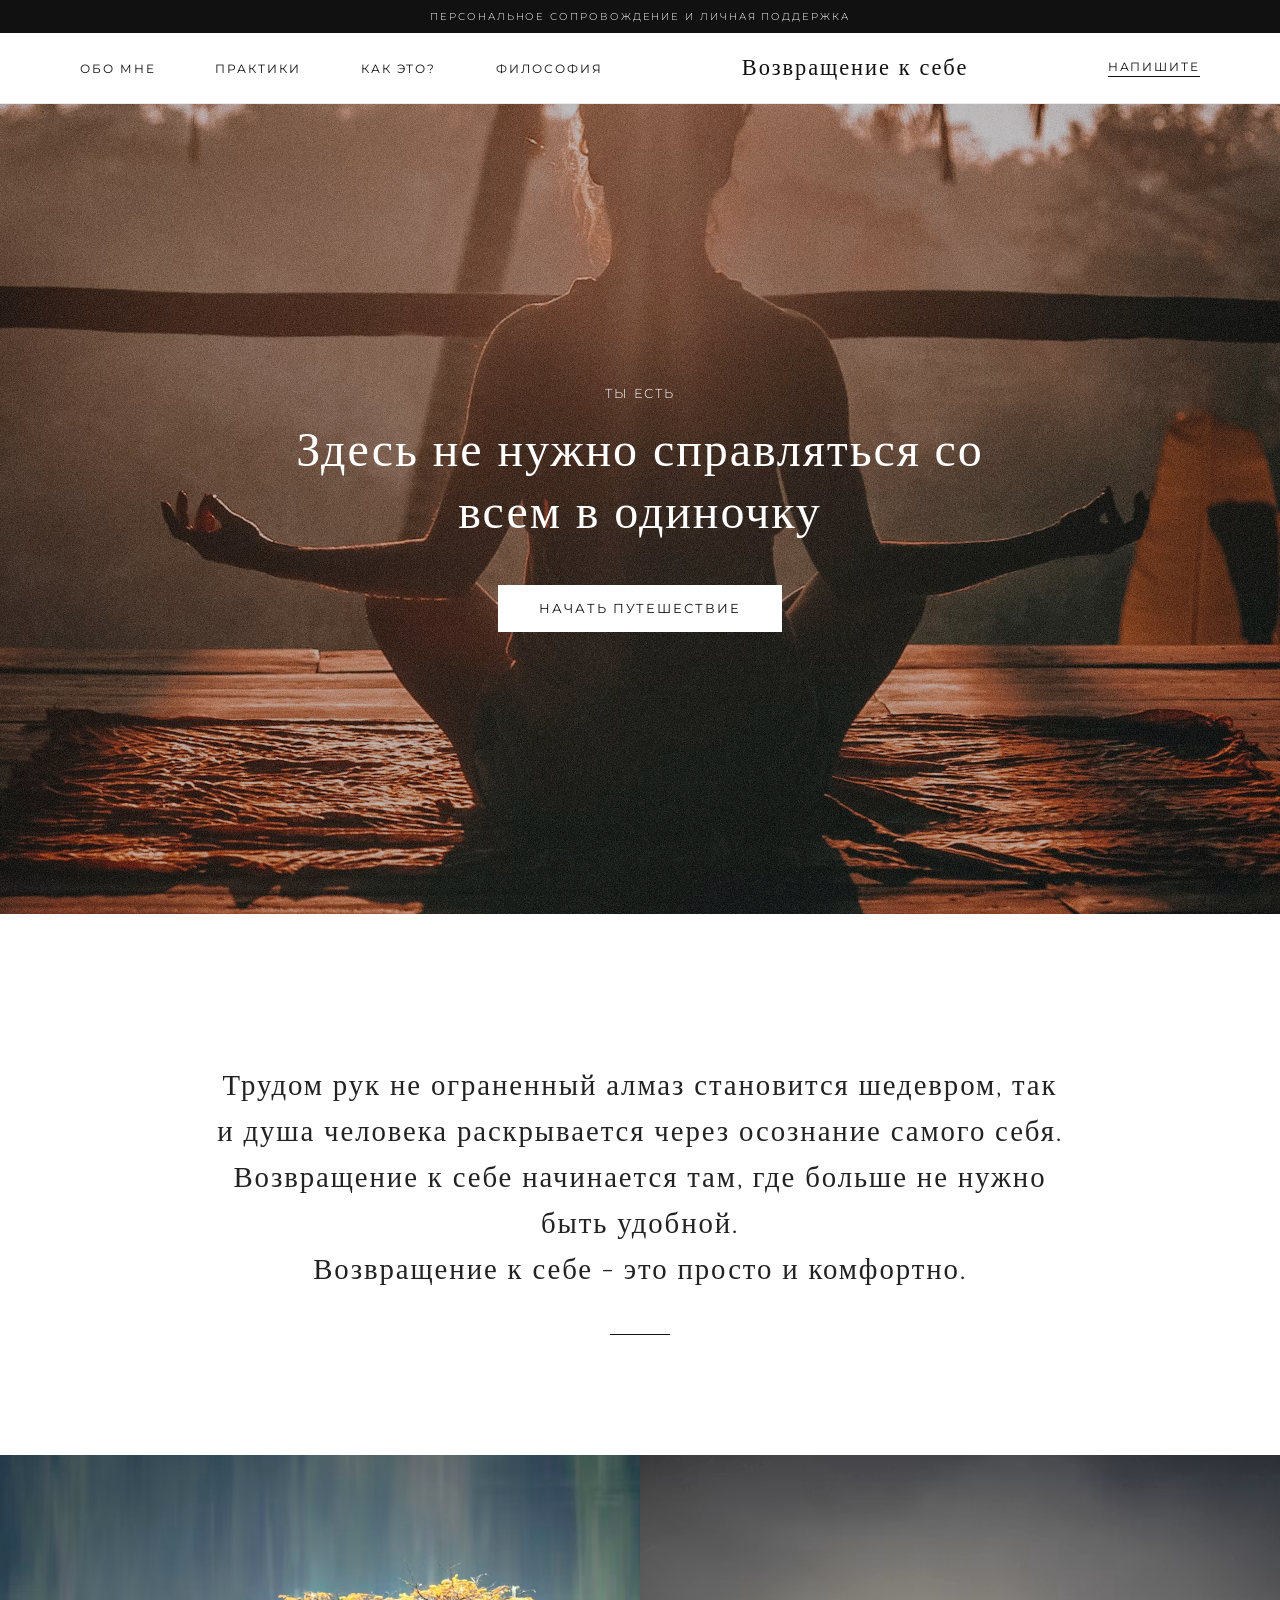
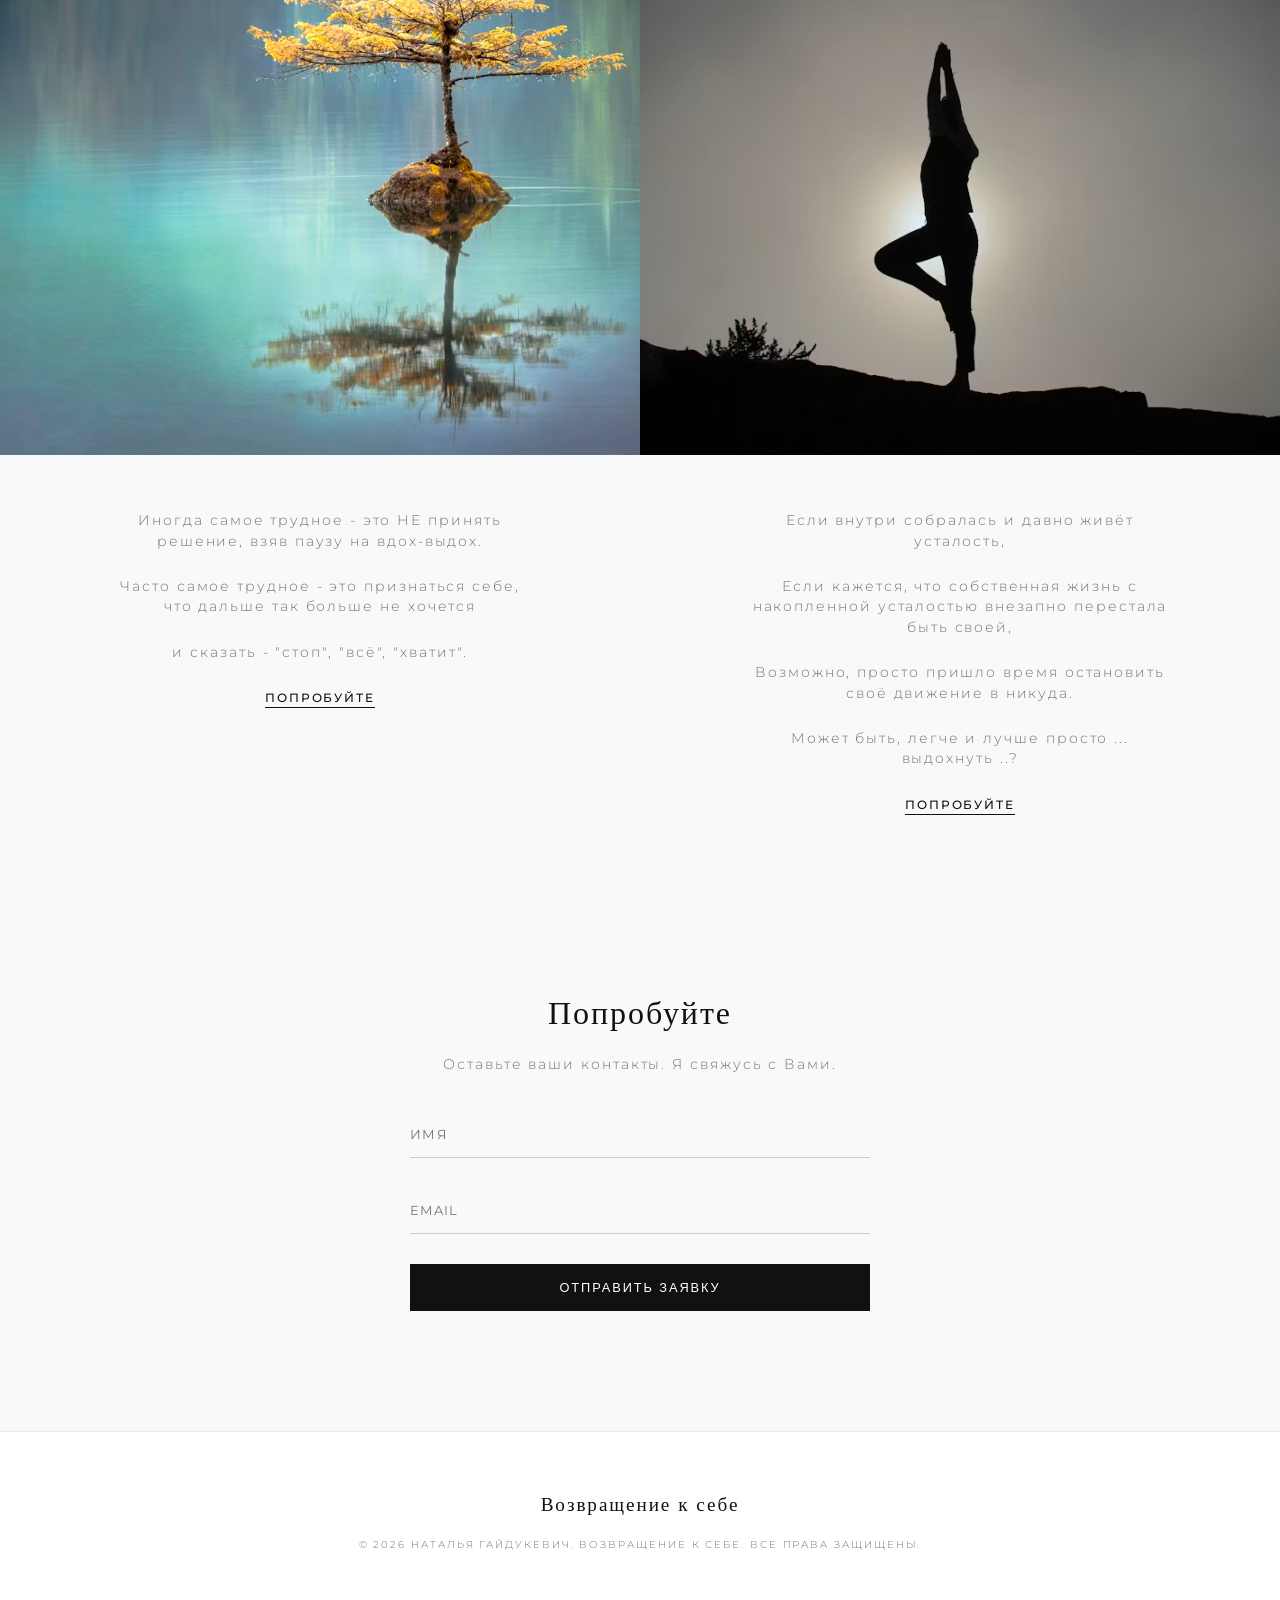
==== index.html @ 3455eb1f "Create index.html" ====
<!DOCTYPE html>
<html lang="ru">
<head>
    <meta name="description" content="Возвращение к себе. Gaidukevych Nataliia. Natalya's simple recipe for return to oneself that you'll keep coming back for. Наталья Гайдукевич" />
    <meta charset="UTF-8">
    <meta name="viewport" content="width=device-width, initial-scale=0.7">
    <title>Возвращение к себе — Путь твоей души</title>
    <link rel="preconnect" href="https://fonts.googleapis.com">
    <link rel="preconnect" href="https://fonts.gstatic.com" crossorigin>
    <link href="https://fonts.googleapis.com/css2?family=Cinzel:wght@400;500&family=Montserrat:wght@200;300;400;500&display=swap" rel="stylesheet">
    <link rel="stylesheet" href="style.css">
    
    <!-- Встроенные стили для правильного позиционирования нового меню -->
    <style>
        .nav-container {
            display: flex;
            justify-content: space-between;
            align-items: center;
            width: 100%;
            max-width: 1200px;
            margin: 0 auto;
            padding: 0 20px;
        }
        .nav-links {
            display: flex;
            gap: 20px; /* Отступы между ссылками */
            align-items: center;
        }
    </style>
</head>
<body>
    <div class="top-banner"><p>ПЕРСОНАЛЬНОЕ СОПРОВОЖДЕНИЕ И ЛИЧНАЯ ПОДДЕРЖКА</p></div>
    
    <nav class="navbar">
        <div class="nav-container">
            <!-- Все ссылки теперь собраны здесь, слева от логотипа -->
            <div class="nav-links">
                <a href="about.html">Обо мне</a>
                <a href="practices.html">Практики</a>
                <a href="how.html">КАК ЭТО?</a>
                <a href="philosofy.html">Философия</a>
            </div>
            
            <!-- Логотип по центру -->
            <a href="#" class="logo">Возвращение к себе</a>
            
            <!-- Кнопка действия осталась справа для баланса -->
            <div class="nav-links">
                <a href="https://wa.me/905313521971" target="_blank" class="nav-cta">Напишите</a>
            </div>
        </div>
    </nav>

    <header class="hero">
        <div class="hero-overlay"></div>
        <div class="hero-content">
            <p class="subtitle">ТЫ ЕСТЬ</p>
            <h1>Здесь не нужно справляться со всем в одиночку </h1>
            <a href="https://wa.me/905313521971" class="btn-luxury">Начать путешествие</a>
        </div>
    </header>

    <section class="philosophy-section" id="philosophy">
        <div class="container-luxury">
            <p class="section-tag">   </p>
            <h2>Трудом рук не ограненный алмаз становится шедевром, 
так и душа человека раскрывается 
через осознание самого себя. </h2>
            <h2>Возвращение к себе начинается там, 
где больше не нужно быть удобной. </h2>
            <h2>Возвращение к себе - это просто и комфортно. </h2>
            <div class="line-separator"></div>
        </div>
    </section>

    <section class="grid-section" id="practices">
        <div class="luxury-grid">
            <div class="grid-item">
                <div class="item-image img-one"></div>
                <div class="item-info">
                    <h3> </h3>
                    <p>Иногда самое трудное - это НЕ принять решение, взяв паузу на вдох-выдох.</p> 
                    <p>Часто самое трудное - это признаться себе, что дальше так больше не хочется</p> 
                    <p>и сказать - "стоп", "всё", "хватит".</p>
                    <a href="https://wa.me/905313521971" target="_blank" class="link-explore">ПОПРОБУЙТЕ</a>
                </div>
            </div>
            <div class="grid-item">
                <div class="item-image img-two"></div>
                <div class="item-info">
                    <h3>   </h3>
                    <p>Если внутри собралась и давно живёт усталость,</p>
                    <p>Если кажется, что собственная жизнь с накопленной усталостью внезапно перестала быть своей,</p>
                    <p>Возможно, просто пришло время остановить своё движение в никуда. </p>
                    <p>Может быть, легче и лучше просто ... выдохнуть ..?</p>
                    <a href="https://wa.me/905313521971" target="_blank" class="link-explore">ПОПРОБУЙТЕ</a>
                </div>
            </div>
        </div>
    </section>

    <section class="contact-section" id="contact">
        <div class="form-container">
            <h2>Попробуйте</h2>
            <p>Оставьте ваши контакты. Я свяжусь с Вами.</p>
            <form id="luxuryForm">
                <input type="text" placeholder="ИМЯ" required>
                <input type="email" placeholder="EMAIL" required>
                <button type="submit" class="btn-submit">ОТПРАВИТЬ ЗАЯВКУ</button>
            </form>
            <div id="formSuccess" class="success-message">Ваша заявка принята. Благодарю за доверие.</div>
        </div>
    </section>

    <footer>
        <div class="footer-container">
            <div class="footer-logo">Возвращение к себе</div>
            <p class="footer-copy">&copy; 2026 НАТАЛЬЯ ГАЙДУКЕВИЧ. ВОЗВРАЩЕНИЕ К СЕБЕ. ВСЕ ПРАВА ЗАЩИЩЕНЫ.</p>
        </div>
    </footer>

    <script src="script.js"></script>
</body>
</html>
---- style.css ----
:root {
    --white: #ffffff;
    --black: #111111;
    --dark-grey: #222222;
    --light-grey: #f9f9f9;
    --accent-grey: #757575;
    --font-serif: 'Cinzel', Georgia, serif;
    --font-sans: 'Montserrat', sans-serif;
}
* { margin: 0; padding: 0; box-sizing: border-box; }
html { scroll-behavior: smooth; }
body { background-color: var(--white); color: var(--black); font-family: var(--font-sans); letter-spacing: 0.12em; -webkit-font-smoothing: antialiased; }
.top-banner { background-color: var(--black); color: var(--white); text-align: center; padding: 10px 0; font-size: 0.65rem; font-weight: 300; }
.navbar { background-color: var(--white); border-bottom: 1px solid #eaeaea; position: sticky; top: 0; z-index: 1000; padding: 20px 0; }
.nav-container { width: 90%; max-width: 1400px; margin: 0 auto; display: flex; justify-content: space-between; align-items: center; }
.logo { font-family: var(--font-serif); font-size: 1.4rem; color: var(--black); text-decoration: none; font-weight: 500; }
.nav-links a { color: var(--black); text-decoration: none; font-size: 0.75rem; margin: 0 20px; text-transform: uppercase; font-weight: 400; transition: color 0.3s; }
.nav-links a:hover { color: var(--accent-grey); }
.nav-links .nav-cta { border-bottom: 1px solid var(--black); padding-bottom: 2px; }
.hero { position: relative; height: 90vh; background: url('photo-3.avif') center/cover no-repeat; display: flex; align-items: center; justify-content: center; text-align: center; color: var(--white); }
.hero-overlay { position: absolute; top: 0; left: 0; width: 100%; height: 100%; background-color: rgba(0, 0, 0, 0.25); }
.hero-content { position: relative; z-index: 1; max-width: 800px; padding: 0 20px; }
.hero-content .subtitle { font-size: 0.8rem; margin-bottom: 20px; font-weight: 300; }
.hero-content h1 { font-family: var(--font-serif); font-size: 3rem; font-weight: 400; margin-bottom: 40px; line-height: 1.3; }
.btn-luxury { display: inline-block; padding: 15px 40px; background-color: var(--white); color: var(--black); text-decoration: none; font-size: 0.8rem; text-transform: uppercase; border: 1px solid var(--white); transition: all 0.4s ease; }
.btn-luxury:hover { background-color: transparent; color: var(--white); }
.philosophy-section { padding: 120px 0; text-align: center; background-color: var(--white); }
.container-luxury { max-width: 900px; margin: 0 auto; padding: 0 20px; }
.section-tag { font-size: 0.75rem; color: var(--accent-grey); margin-bottom: 30px; }
.philosophy-section h2 { font-family: var(--font-serif); font-size: 1.8rem; font-weight: 400; line-height: 1.6; color: var(--dark-grey); }
.line-separator { width: 60px; height: 1px; background-color: var(--black); margin: 40px auto 0; }
.luxury-grid { display: flex; width: 100%; }
.grid-item { flex: 1; background-color: var(--light-grey); text-align: center; padding-bottom: 60px; }
.item-image { height: 600px; background-size: cover; background-position: center; transition: transform 0.8s cubic-bezier(0.25, 1, 0.5, 1); }
.grid-item:hover .item-image { transform: scale(1.02); }
.img-one { background-image: url('photo-2.avif'); }
.img-two { background-image: url('photo-1.avif'); }
.item-info { padding: 40px 40px 0; max-width: 500px; margin: 0 auto; }
.item-info h3 { font-family: var(--font-serif); font-size: 1.4rem; font-weight: 400; margin-bottom: 15px; }
.item-info p { font-size: 0.85rem; color: var(--accent-grey); font-weight: 300; margin-bottom: 25px; line-height: 1.5; }
.link-explore { font-size: 0.75rem; color: var(--black); text-decoration: none; border-bottom: 1px solid var(--black); padding-bottom: 2px; font-weight: 500; }
.contact-section { padding: 120px 0; background-color: var(--light-grey); text-align: center; }
.form-container { max-width: 500px; margin: 0 auto; padding: 0 20px; }
.contact-section h2 { font-family: var(--font-serif); font-size: 2rem; font-weight: 400; margin-bottom: 20px; }
.contact-section p { font-size: 0.85rem; color: var(--accent-grey); margin-bottom: 40px; font-weight: 300; }
#luxuryForm input { width: 100%; padding: 15px 0; background: transparent; border: none; border-bottom: 1px solid #cccccc; margin-bottom: 30px; font-family: var(--font-sans); font-size: 0.8rem; letter-spacing: 0.1em; outline: none; transition: border-color 0.3s; }
#luxuryForm input:focus { border-bottom: 1px solid var(--black); }
.btn-submit { width: 100%; padding: 15px 0; background-color: var(--black); color: var(--white); border: 1px solid var(--black); font-size: 0.8rem; letter-spacing: 0.15em; cursor: pointer; transition: background-color 0.3s; }
.btn-submit:hover { background-color: #333333; }
.success-message { display: none; margin-top: 20px; font-size: 0.85rem; color: #4f46e5; font-weight: 400; }
footer { background-color: var(--white); padding: 60px 0; text-align: center; border-top: 1px solid #eaeaea; }
.footer-logo { font-family: var(--font-serif); font-size: 1.2rem; margin-bottom: 20px; }
.footer-copy { font-size: 0.65rem; color: var(--accent-grey); font-weight: 300; }
@media (max-width: 768px) { .nav-links { display: none; } .hero h1 { font-size: 2rem; } .luxury-grid { flex-direction: column; } .item-image { height: 400px; } }
}
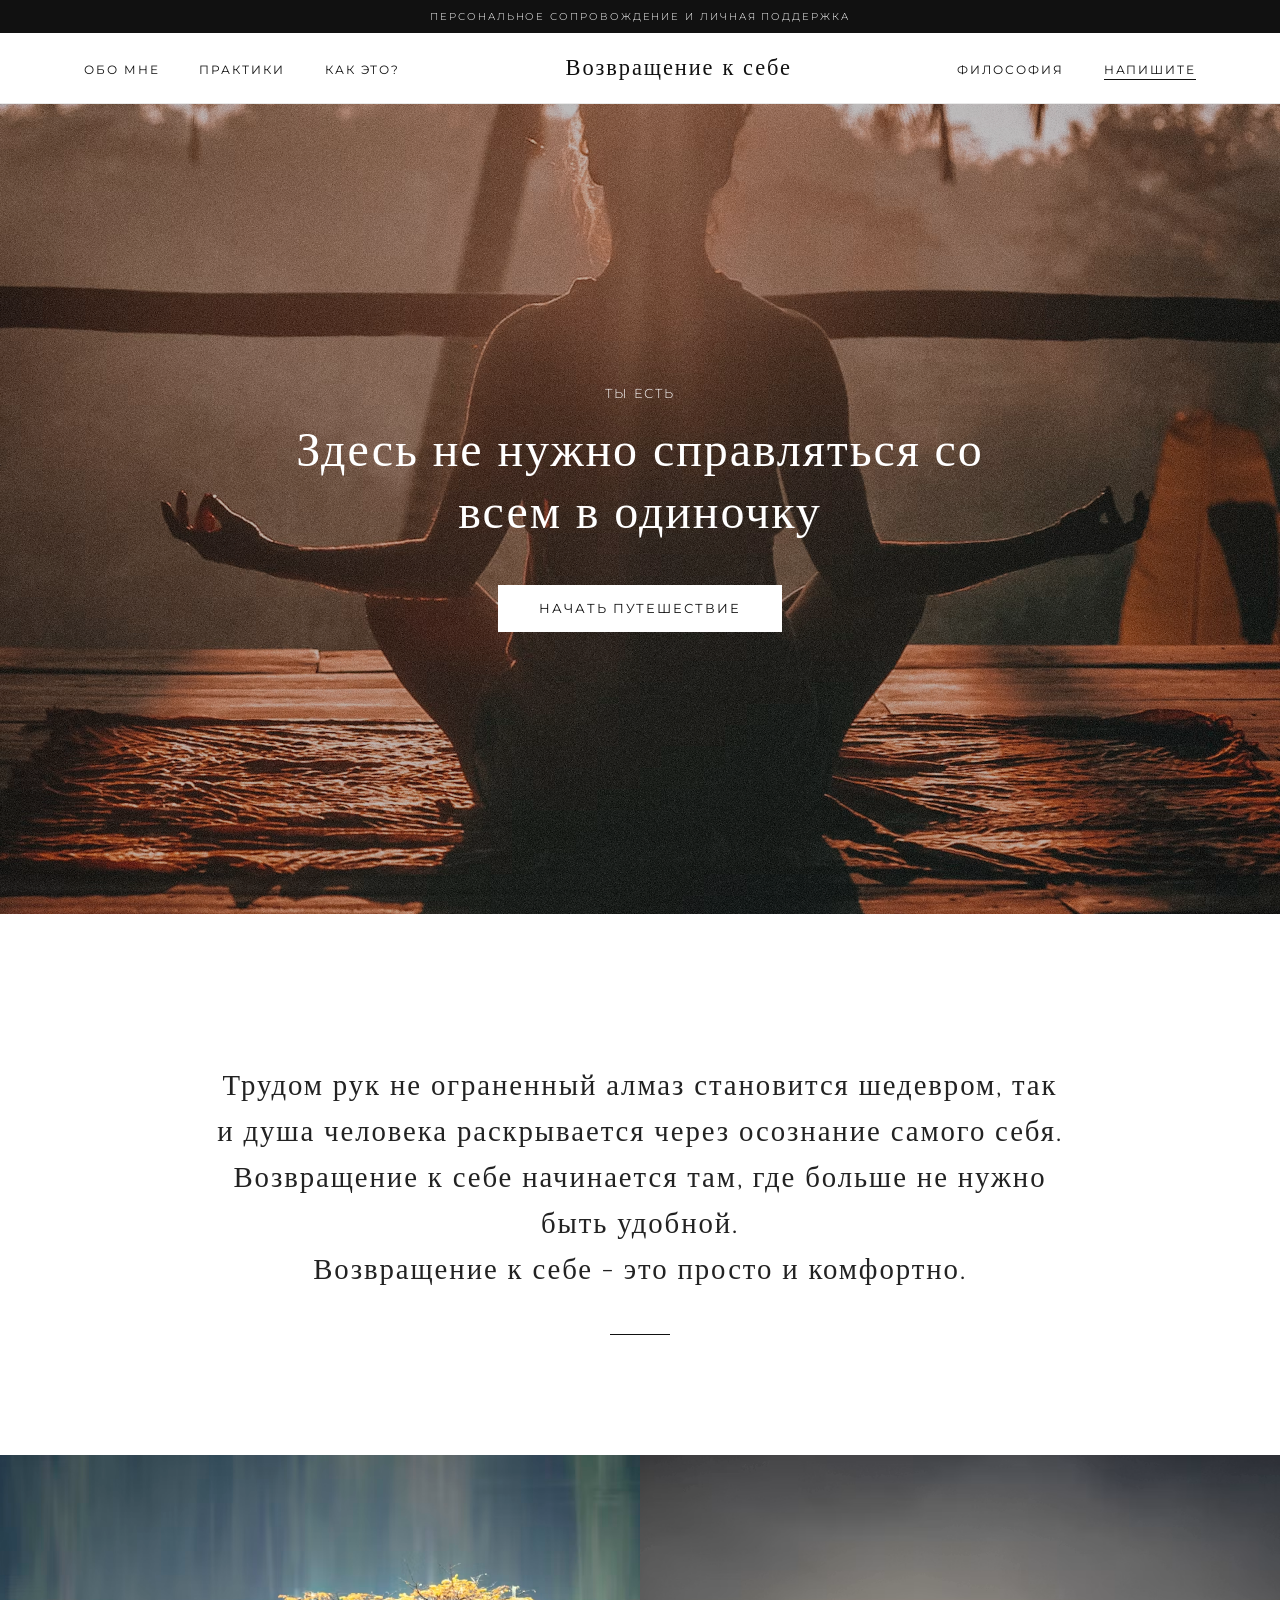
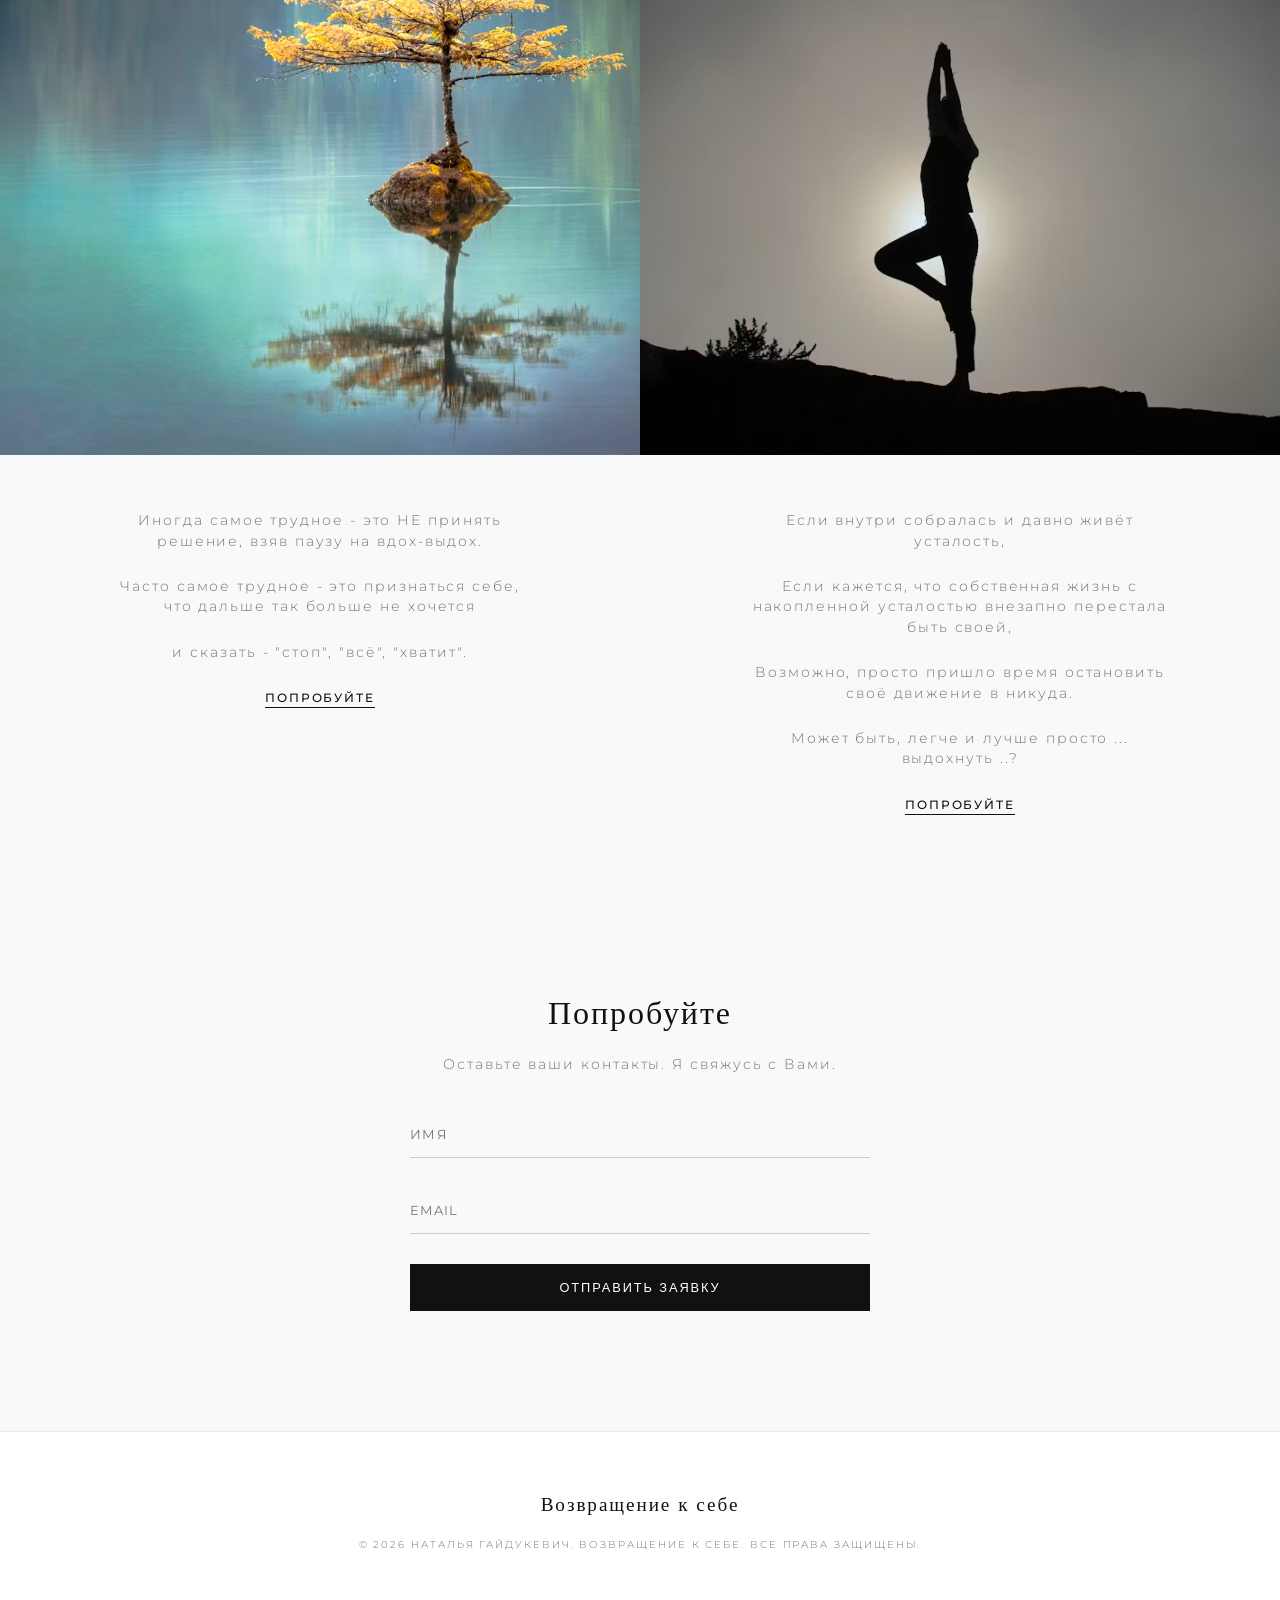
==== commit 8ef264ec: "Rename index1.html to index.html" ====
--- a/index.html
+++ b/index.html
@@ -1,125 +1,89 @@
-
-<!DOCTYPE html>
-<html lang="ru">
-<head>
-    <meta name="description" content="Возвращение к себе. Gaidukevych Nataliia. Natalya's simple recipe for return to oneself that you'll keep coming back for. Наталья Гайдукевич" />
-    <meta charset="UTF-8">
-    <meta name="viewport" content="width=device-width, initial-scale=0.7">
-    <title>Возвращение к себе — Путь твоей души</title>
-    <link rel="preconnect" href="https://fonts.googleapis.com">
-    <link rel="preconnect" href="https://fonts.gstatic.com" crossorigin>
-    <link href="https://fonts.googleapis.com/css2?family=Cinzel:wght@400;500&family=Montserrat:wght@200;300;400;500&display=swap" rel="stylesheet">
-    <link rel="stylesheet" href="style.css">
-    
-    <!-- Встроенные стили для правильного позиционирования нового меню -->
-    <style>
-        .nav-container {
-            display: flex;
-            justify-content: space-between;
-            align-items: center;
-            width: 100%;
-            max-width: 1200px;
-            margin: 0 auto;
-            padding: 0 20px;
-        }
-        .nav-links {
-            display: flex;
-            gap: 20px; /* Отступы между ссылками */
-            align-items: center;
-        }
-    </style>
-</head>
-<body>
-    <div class="top-banner"><p>ПЕРСОНАЛЬНОЕ СОПРОВОЖДЕНИЕ И ЛИЧНАЯ ПОДДЕРЖКА</p></div>
-    
-    <nav class="navbar">
-        <div class="nav-container">
-            <!-- Все ссылки теперь собраны здесь, слева от логотипа -->
-            <div class="nav-links">
-                <a href="about.html">Обо мне</a>
-                <a href="practices.html">Практики</a>
-                <a href="how.html">КАК ЭТО?</a>
-                <a href="philosofy.html">Философия</a>
-            </div>
-            
-            <!-- Логотип по центру -->
-            <a href="#" class="logo">Возвращение к себе</a>
-            
-            <!-- Кнопка действия осталась справа для баланса -->
-            <div class="nav-links">
-                <a href="https://wa.me/905313521971" target="_blank" class="nav-cta">Напишите</a>
-            </div>
-        </div>
-    </nav>
-
-    <header class="hero">
-        <div class="hero-overlay"></div>
-        <div class="hero-content">
-            <p class="subtitle">ТЫ ЕСТЬ</p>
-            <h1>Здесь не нужно справляться со всем в одиночку </h1>
-            <a href="https://wa.me/905313521971" class="btn-luxury">Начать путешествие</a>
-        </div>
-    </header>
-
-    <section class="philosophy-section" id="philosophy">
-        <div class="container-luxury">
-            <p class="section-tag">   </p>
-            <h2>Трудом рук не ограненный алмаз становится шедевром, 
-так и душа человека раскрывается 
-через осознание самого себя. </h2>
-            <h2>Возвращение к себе начинается там, 
-где больше не нужно быть удобной. </h2>
-            <h2>Возвращение к себе - это просто и комфортно. </h2>
-            <div class="line-separator"></div>
-        </div>
-    </section>
-
-    <section class="grid-section" id="practices">
-        <div class="luxury-grid">
-            <div class="grid-item">
-                <div class="item-image img-one"></div>
-                <div class="item-info">
-                    <h3> </h3>
-                    <p>Иногда самое трудное - это НЕ принять решение, взяв паузу на вдох-выдох.</p> 
-                    <p>Часто самое трудное - это признаться себе, что дальше так больше не хочется</p> 
-                    <p>и сказать - "стоп", "всё", "хватит".</p>
-                    <a href="https://wa.me/905313521971" target="_blank" class="link-explore">ПОПРОБУЙТЕ</a>
-                </div>
-            </div>
-            <div class="grid-item">
-                <div class="item-image img-two"></div>
-                <div class="item-info">
-                    <h3>   </h3>
-                    <p>Если внутри собралась и давно живёт усталость,</p>
-                    <p>Если кажется, что собственная жизнь с накопленной усталостью внезапно перестала быть своей,</p>
-                    <p>Возможно, просто пришло время остановить своё движение в никуда. </p>
-                    <p>Может быть, легче и лучше просто ... выдохнуть ..?</p>
-                    <a href="https://wa.me/905313521971" target="_blank" class="link-explore">ПОПРОБУЙТЕ</a>
-                </div>
-            </div>
-        </div>
-    </section>
-
-    <section class="contact-section" id="contact">
-        <div class="form-container">
-            <h2>Попробуйте</h2>
-            <p>Оставьте ваши контакты. Я свяжусь с Вами.</p>
-            <form id="luxuryForm">
-                <input type="text" placeholder="ИМЯ" required>
-                <input type="email" placeholder="EMAIL" required>
-                <button type="submit" class="btn-submit">ОТПРАВИТЬ ЗАЯВКУ</button>
-            </form>
-            <div id="formSuccess" class="success-message">Ваша заявка принята. Благодарю за доверие.</div>
-        </div>
-    </section>
-
-    <footer>
-        <div class="footer-container">
-            <div class="footer-logo">Возвращение к себе</div>
-            <p class="footer-copy">&copy; 2026 НАТАЛЬЯ ГАЙДУКЕВИЧ. ВОЗВРАЩЕНИЕ К СЕБЕ. ВСЕ ПРАВА ЗАЩИЩЕНЫ.</p>
-        </div>
-    </footer>
-
-    <script src="script.js"></script>
-</body>
-</html>
+<!DOCTYPE html>
+<html lang="ru">
+<head>
+    <meta name="description" content="Возвращение к себе. Gaidukevych Nataliia. Natalya's simple recipe for return to oneself that you'll keep coming back for. Наталья Гайдукевич" />
+    <meta charset="UTF-8">
+    <meta name="viewport" content="width=device-width, initial-scale=0.7">
+    <title>Возвращение к себе — Путь твоей души</title>
+    <link rel="preconnect" href="https://fonts.googleapis.com">
+    <link rel="preconnect" href="https://fonts.gstatic.com" crossorigin>
+    <link href="https://fonts.googleapis.com/css2?family=Cinzel:wght@400;500&family=Montserrat:wght@200;300;400;500&display=swap" rel="stylesheet">
+    <link rel="stylesheet" href="style.css">
+</head>
+<body>
+    <div class="top-banner"><p>ПЕРСОНАЛЬНОЕ СОПРОВОЖДЕНИЕ И ЛИЧНАЯ ПОДДЕРЖКА</p></div>
+    <nav class="navbar">
+        <div class="nav-container">
+            <div class="nav-links"><a href="about.html">Обо мне</a><a href="practices.html">Практики</a><a href="how.html">КАК ЭТО?</a></div>
+            <a href="#" class="logo">Возвращение к себе</a>
+            <div class="nav-links"><a href="philosofy.html">Философия</a><a href="https://wa.me/905313521971" target="_blank" class="nav-cta">Напишите</a></div>
+    </nav>
+    <header class="hero">
+        <div class="hero-overlay"></div>
+        <div class="hero-content">
+            <p class="subtitle">ТЫ ЕСТЬ</p>
+            <h1>Здесь не нужно справляться со всем в одиночку </h1>
+            <a href="https://wa.me/905313521971" class="btn-luxury">Начать путешествие</a>
+        </div>
+    </header>
+    <section class="philosophy-section" id="philosophy">
+        <div class="container-luxury">
+            <p class="section-tag">   </p>
+            <h2>Трудом рук не ограненный алмаз становится шедевром, 
+так и душа человека раскрывается 
+через осознание самого себя. </h2>
+ <h2>Возвращение к себе начинается там, 
+где больше не нужно быть удобной. </h2>
+ <h2>Возвращение к себе - это просто и комфортно. 
+</h2>
+            <div class="line-separator"></div>
+        </div>
+    </section>
+    <section class="grid-section" id="practices">
+        <div class="luxury-grid">
+            <div class="grid-item">
+                <div class="item-image img-one"></div>
+                <div class="item-info">
+                    <h3> </h3>
+                    <p>Иногда самое трудное - это НЕ принять решение, взяв паузу на вдох-выдох.</p> 
+                    <p>Часто самое трудное - это признаться себе, что дальше так больше не хочется</p> 
+                    <p>и сказать - "стоп", "всё", "хватит".</p>
+                    <a href="https://wa.me/905313521971" target="_blank" class="link-explore">ПОПРОБУЙТЕ</a>
+                </div>
+            </div>
+            <div class="grid-item">
+                <div class="item-image img-two"></div>
+                <div class="item-info">
+                    <h3>   </h3>
+                    <p>Если внутри собралась и давно живёт усталость,</p>
+<p>Если кажется, что собственная жизнь с накопленной усталостью внезапно перестала быть своей,</p>
+ <p>Возможно, просто пришло время остановить своё движение в никуда. </p>
+<p>Может быть, легче и лучше просто ... выдохнуть ..?</p>
+
+                    <a href="https://wa.me/905313521971" target="_blank" class="link-explore">ПОПРОБУЙТЕ</a>
+                </div>
+            </div>
+        </div>
+    </section>
+    <section class="contact-section" id="contact">
+        <div class="form-container">
+            <h2>Попробуйте</h2>
+            <p>Оставьте ваши контакты. Я свяжусь с Вами.</p>
+            <form id="luxuryForm">
+                <input type="text" placeholder="ИМЯ" required>
+                <input type="email" placeholder="EMAIL" required>
+                <button type="submit" class="btn-submit">ОТПРАВИТЬ ЗАЯВКУ</button>
+            </form>
+            <div id="formSuccess" class="success-message">Ваша заявка принята. Благодарю за доверие.</div>
+        </div>
+    </section>
+    <footer>
+        <div class="footer-container">
+            <div class="footer-logo">Возвращение к себе</div>
+            <p class="footer-copy">&copy; 2026 НАТАЛЬЯ ГАЙДУКЕВИЧ. ВОЗВРАЩЕНИЕ К СЕБЕ. ВСЕ ПРАВА ЗАЩИЩЕНЫ.</p>
+        </div>
+    </footer>
+    <script src="script.js"></script>
+</body>
+</html>
+</html>
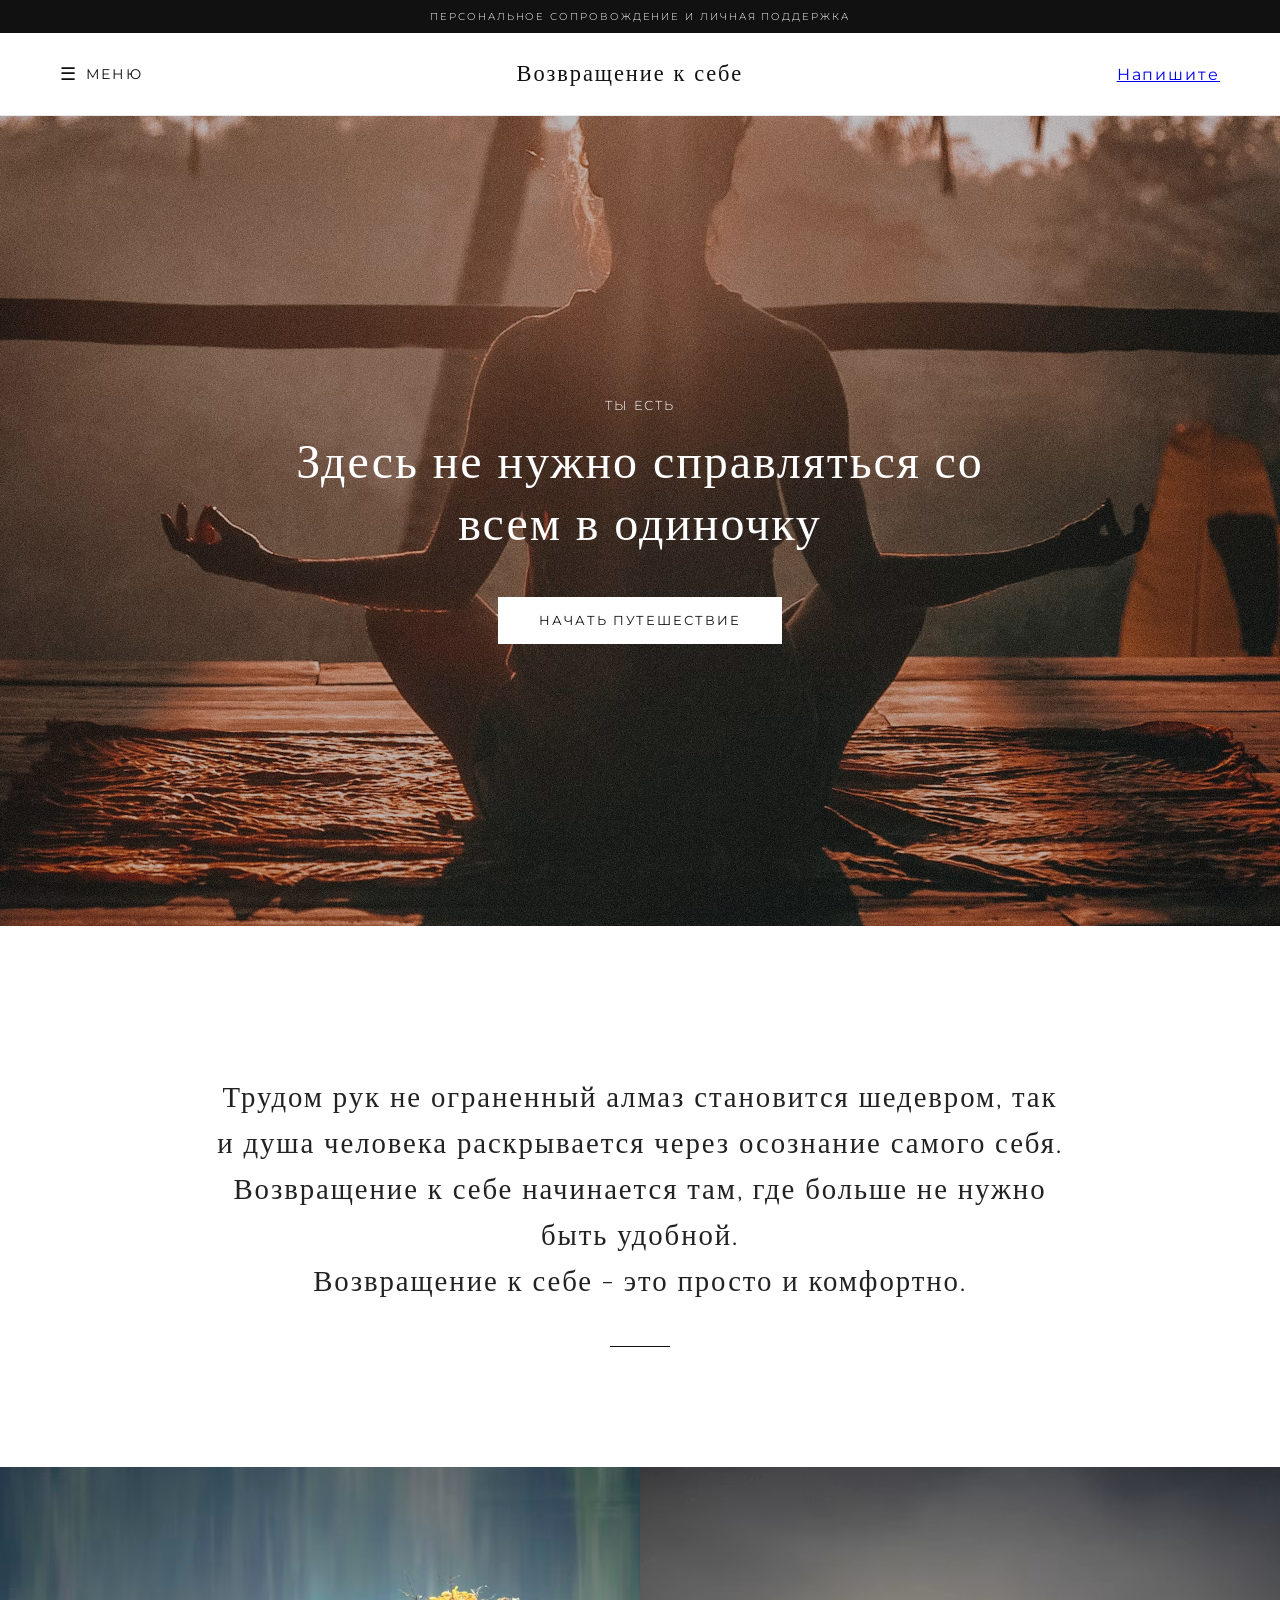
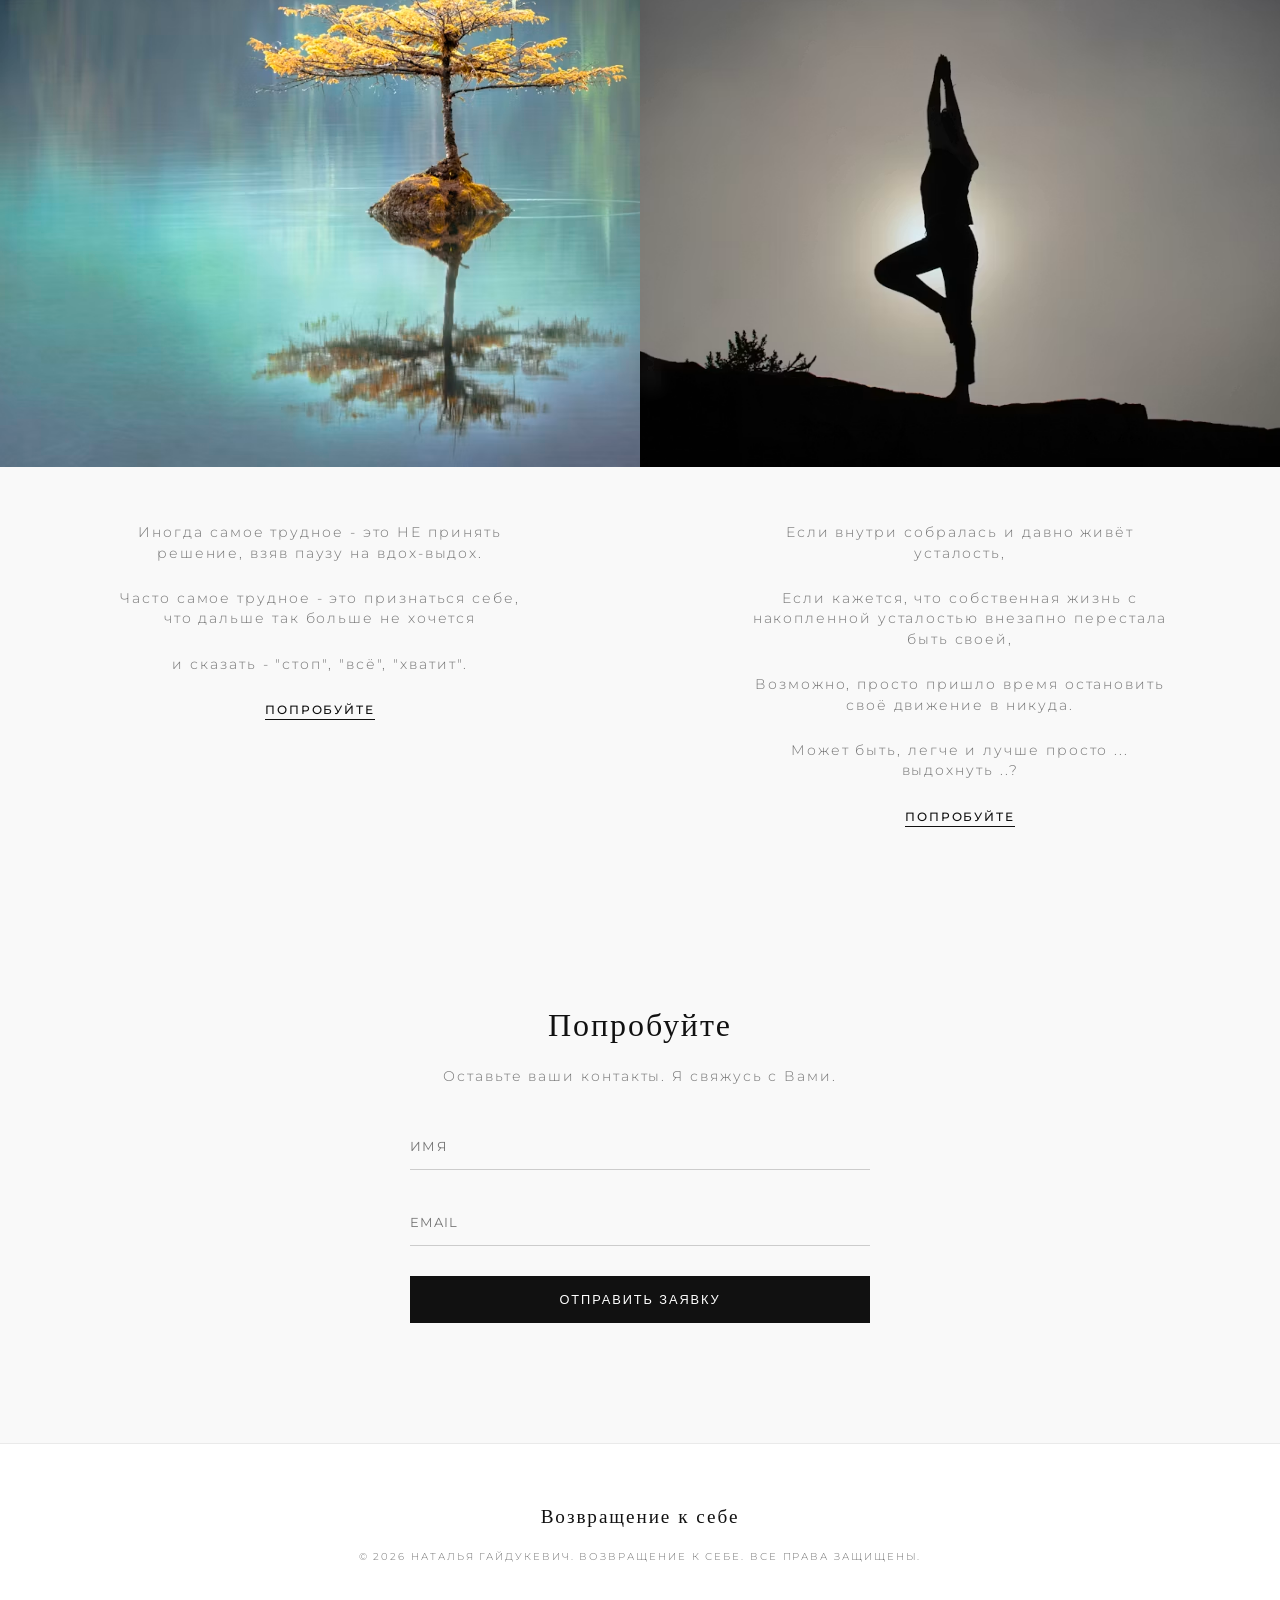
==== commit 3520c547: "Rename index2.html to index.html" ====
--- a/index.html
+++ b/index.html
@@ -1,89 +1,205 @@
-<!DOCTYPE html>
-<html lang="ru">
-<head>
-    <meta name="description" content="Возвращение к себе. Gaidukevych Nataliia. Natalya's simple recipe for return to oneself that you'll keep coming back for. Наталья Гайдукевич" />
-    <meta charset="UTF-8">
-    <meta name="viewport" content="width=device-width, initial-scale=0.7">
-    <title>Возвращение к себе — Путь твоей души</title>
-    <link rel="preconnect" href="https://fonts.googleapis.com">
-    <link rel="preconnect" href="https://fonts.gstatic.com" crossorigin>
-    <link href="https://fonts.googleapis.com/css2?family=Cinzel:wght@400;500&family=Montserrat:wght@200;300;400;500&display=swap" rel="stylesheet">
-    <link rel="stylesheet" href="style.css">
-</head>
-<body>
-    <div class="top-banner"><p>ПЕРСОНАЛЬНОЕ СОПРОВОЖДЕНИЕ И ЛИЧНАЯ ПОДДЕРЖКА</p></div>
-    <nav class="navbar">
-        <div class="nav-container">
-            <div class="nav-links"><a href="about.html">Обо мне</a><a href="practices.html">Практики</a><a href="how.html">КАК ЭТО?</a></div>
-            <a href="#" class="logo">Возвращение к себе</a>
-            <div class="nav-links"><a href="philosofy.html">Философия</a><a href="https://wa.me/905313521971" target="_blank" class="nav-cta">Напишите</a></div>
-    </nav>
-    <header class="hero">
-        <div class="hero-overlay"></div>
-        <div class="hero-content">
-            <p class="subtitle">ТЫ ЕСТЬ</p>
-            <h1>Здесь не нужно справляться со всем в одиночку </h1>
-            <a href="https://wa.me/905313521971" class="btn-luxury">Начать путешествие</a>
-        </div>
-    </header>
-    <section class="philosophy-section" id="philosophy">
-        <div class="container-luxury">
-            <p class="section-tag">   </p>
-            <h2>Трудом рук не ограненный алмаз становится шедевром, 
-так и душа человека раскрывается 
-через осознание самого себя. </h2>
- <h2>Возвращение к себе начинается там, 
-где больше не нужно быть удобной. </h2>
- <h2>Возвращение к себе - это просто и комфортно. 
-</h2>
-            <div class="line-separator"></div>
-        </div>
-    </section>
-    <section class="grid-section" id="practices">
-        <div class="luxury-grid">
-            <div class="grid-item">
-                <div class="item-image img-one"></div>
-                <div class="item-info">
-                    <h3> </h3>
-                    <p>Иногда самое трудное - это НЕ принять решение, взяв паузу на вдох-выдох.</p> 
-                    <p>Часто самое трудное - это признаться себе, что дальше так больше не хочется</p> 
-                    <p>и сказать - "стоп", "всё", "хватит".</p>
-                    <a href="https://wa.me/905313521971" target="_blank" class="link-explore">ПОПРОБУЙТЕ</a>
-                </div>
-            </div>
-            <div class="grid-item">
-                <div class="item-image img-two"></div>
-                <div class="item-info">
-                    <h3>   </h3>
-                    <p>Если внутри собралась и давно живёт усталость,</p>
-<p>Если кажется, что собственная жизнь с накопленной усталостью внезапно перестала быть своей,</p>
- <p>Возможно, просто пришло время остановить своё движение в никуда. </p>
-<p>Может быть, легче и лучше просто ... выдохнуть ..?</p>
-
-                    <a href="https://wa.me/905313521971" target="_blank" class="link-explore">ПОПРОБУЙТЕ</a>
-                </div>
-            </div>
-        </div>
-    </section>
-    <section class="contact-section" id="contact">
-        <div class="form-container">
-            <h2>Попробуйте</h2>
-            <p>Оставьте ваши контакты. Я свяжусь с Вами.</p>
-            <form id="luxuryForm">
-                <input type="text" placeholder="ИМЯ" required>
-                <input type="email" placeholder="EMAIL" required>
-                <button type="submit" class="btn-submit">ОТПРАВИТЬ ЗАЯВКУ</button>
-            </form>
-            <div id="formSuccess" class="success-message">Ваша заявка принята. Благодарю за доверие.</div>
-        </div>
-    </section>
-    <footer>
-        <div class="footer-container">
-            <div class="footer-logo">Возвращение к себе</div>
-            <p class="footer-copy">&copy; 2026 НАТАЛЬЯ ГАЙДУКЕВИЧ. ВОЗВРАЩЕНИЕ К СЕБЕ. ВСЕ ПРАВА ЗАЩИЩЕНЫ.</p>
-        </div>
-    </footer>
-    <script src="script.js"></script>
-</body>
-</html>
-</html>
+<!DOCTYPE html>
+<html lang="ru">
+<head>
+    <meta name="description" content="Возвращение к себе. Gaidukevych Nataliia. Natalya's simple recipe for return to oneself that you'll keep coming back for. Наталья Гайдукевич" />
+    <meta charset="UTF-8">
+    <meta name="viewport" content="width=device-width, initial-scale=0.7">
+    <title>Возвращение к себе — Путь твоей души</title>
+    <link rel="preconnect" href="https://fonts.googleapis.com">
+    <link rel="preconnect" href="https://fonts.gstatic.com" crossorigin>
+    <link href="https://fonts.googleapis.com/css2?family=Cinzel:wght@400;500&family=Montserrat:wght@200;300;400;500&display=swap" rel="stylesheet">
+    <link rel="stylesheet" href="style.css">
+    
+    <style>
+        /* Стили для кнопки меню и выпадающего списка */
+        .nav-container {
+            display: flex;
+            justify-content: space-between;
+            align-items: center;
+            width: 100%;
+            max-width: 1200px;
+            margin: 0 auto;
+            padding: 0 20px;
+            position: relative;
+        }
+
+        .menu-wrapper {
+            position: relative;
+        }
+
+        /* Кнопка "Меню" */
+        .menu-toggle-btn {
+            background: none;
+            border: none;
+            color: inherit;
+            font-family: 'Montserrat', sans-serif;
+            font-size: 14px;
+            letter-spacing: 2px;
+            text-transform: uppercase;
+            cursor: pointer;
+            padding: 10px 0;
+            display: flex;
+            align-items: center;
+            gap: 8px;
+        }
+
+        /* Иконка трех полосок (гамбургер) */
+        .menu-toggle-btn::before {
+            content: "☰";
+            font-size: 18px;
+        }
+
+        /* Выпадающее облако с ссылками */
+        .dropdown-menu {
+            display: none;
+            position: absolute;
+            top: 100%;
+            left: 0;
+            background-color: #ffffff; /* Поменяйте на цвет вашего сайта, если нужно */
+            box-shadow: 0px 8px 16px rgba(0,0,0,0.1);
+            z-index: 1000;
+            min-width: 200px;
+            padding: 10px 0;
+            border-radius: 4px;
+        }
+
+        /* Класс для открытия меню */
+        .dropdown-menu.active {
+            display: flex;
+            flex-direction: column;
+        }
+
+        .dropdown-menu a {
+            padding: 12px 20px;
+            text-decoration: none;
+            color: #333333;
+            font-family: 'Montserrat', sans-serif;
+            font-size: 14px;
+            letter-spacing: 1px;
+            transition: background 0.3s;
+        }
+
+        .dropdown-menu a:hover {
+            background-color: #f5f5f5;
+        }
+
+        .nav-right {
+            display: flex;
+            align-items: center;
+        }
+    </style>
+</head>
+<body>
+    <div class="top-banner"><p>ПЕРСОНАЛЬНОЕ СОПРОВОЖДЕНИЕ И ЛИЧНАЯ ПОДДЕРЖКА</p></div>
+    
+    <nav class="navbar">
+        <div class="nav-container">
+            <!-- Левая часть: одна кнопка "Меню" с выпадающим списком внутри -->
+            <div class="menu-wrapper">
+                <button class="menu-toggle-btn" id="menuBtn">Меню</button>
+                <div class="dropdown-menu" id="dropdownMenu">
+                    <a href="about.html">Обо мне</a>
+                    <a href="practices.html">Практики</a>
+                    <a href="how.html">КАК ЭТО?</a>
+                    <a href="philosofy.html">Философия</a>
+                </div>
+            </div>
+            
+            <!-- Логотип по центру -->
+            <a href="#" class="logo">Возвращение к себе</a>
+            
+            <!-- Правая часть: кнопка связи -->
+            <div class="nav-right">
+                <a href="https://wa.me/905313521971" target="_blank" class="nav-cta">Напишите</a>
+            </div>
+        </div>
+    </nav>
+
+    <header class="hero">
+        <div class="hero-overlay"></div>
+        <div class="hero-content">
+            <p class="subtitle">ТЫ ЕСТЬ</p>
+            <h1>Здесь не нужно справляться со всем в одиночку </h1>
+            <a href="https://wa.me/905313521971" class="btn-luxury">Начать путешествие</a>
+        </div>
+    </header>
+
+    <section class="philosophy-section" id="philosophy">
+        <div class="container-luxury">
+            <p class="section-tag">   </p>
+            <h2>Трудом рук не ограненный алмаз становится шедевром, 
+так и душа человека раскрывается 
+через осознание самого себя. </h2>
+            <h2>Возвращение к себе начинается там, 
+где больше не нужно быть удобной. </h2>
+            <h2>Возвращение к себе - это просто и комфортно. </h2>
+            <div class="line-separator"></div>
+        </div>
+    </section>
+
+    <section class="grid-section" id="practices">
+        <div class="luxury-grid">
+            <div class="grid-item">
+                <div class="item-image img-one"></div>
+                <div class="item-info">
+                    <h3> </h3>
+                    <p>Иногда самое трудное - это НЕ принять решение, взяв паузу на вдох-выдох.</p> 
+                    <p>Часто самое трудное - это признаться себе, что дальше так больше не хочется</p> 
+                    <p>и сказать - "стоп", "всё", "хватит".</p>
+                    <a href="https://wa.me/905313521971" target="_blank" class="link-explore">ПОПРОБУЙТЕ</a>
+                </div>
+            </div>
+            <div class="grid-item">
+                <div class="item-image img-two"></div>
+                <div class="item-info">
+                    <h3>   </h3>
+                    <p>Если внутри собралась и давно живёт усталость,</p>
+                    <p>Если кажется, что собственная жизнь с накопленной усталостью внезапно перестала быть своей,</p>
+                    <p>Возможно, просто пришло время остановить своё движение в никуда. </p>
+                    <p>Может быть, легче и лучше просто ... выдохнуть ..?</p>
+                    <a href="https://wa.me/905313521971" target="_blank" class="link-explore">ПОПРОБУЙТЕ</a>
+                </div>
+            </div>
+        </div>
+    </section>
+
+    <section class="contact-section" id="contact">
+        <div class="form-container">
+            <h2>Попробуйте</h2>
+            <p>Оставьте ваши контакты. Я свяжусь с Вами.</p>
+            <form id="luxuryForm">
+                <input type="text" placeholder="ИМЯ" required>
+                <input type="email" placeholder="EMAIL" required>
+                <button type="submit" class="btn-submit">ОТПРАВИТЬ ЗАЯВКУ</button>
+            </form>
+            <div id="formSuccess" class="success-message">Ваша заявка принята. Благодарю за доверие.</div>
+        </div>
+    </section>
+
+    <footer>
+        <div class="footer-container">
+            <div class="footer-logo">Возвращение к себе</div>
+            <p class="footer-copy">&copy; 2026 НАТАЛЬЯ ГАЙДУКЕВИЧ. ВОЗВРАЩЕНИЕ К СЕБЕ. ВСЕ ПРАВА ЗАЩИЩЕНЫ.</p>
+        </div>
+    </footer>
+
+    <!-- Скрипт для работы кнопки меню -->
+    <script>
+        const menuBtn = document.getElementById('menuBtn');
+        const dropdownMenu = document.getElementById('dropdownMenu');
+
+        // Открытие/закрытие меню при клике на кнопку
+        menuBtn.addEventListener('click', function(event) {
+            event.stopPropagation();
+            dropdownMenu.classList.toggle('active');
+        });
+
+        // Закрытие меню, если кликнули в любое другое место экрана
+        document.addEventListener('click', function() {
+            dropdownMenu.classList.remove('active');
+        });
+    </script>
+    <script src="script.js"></script>
+</body>
+</html>
+
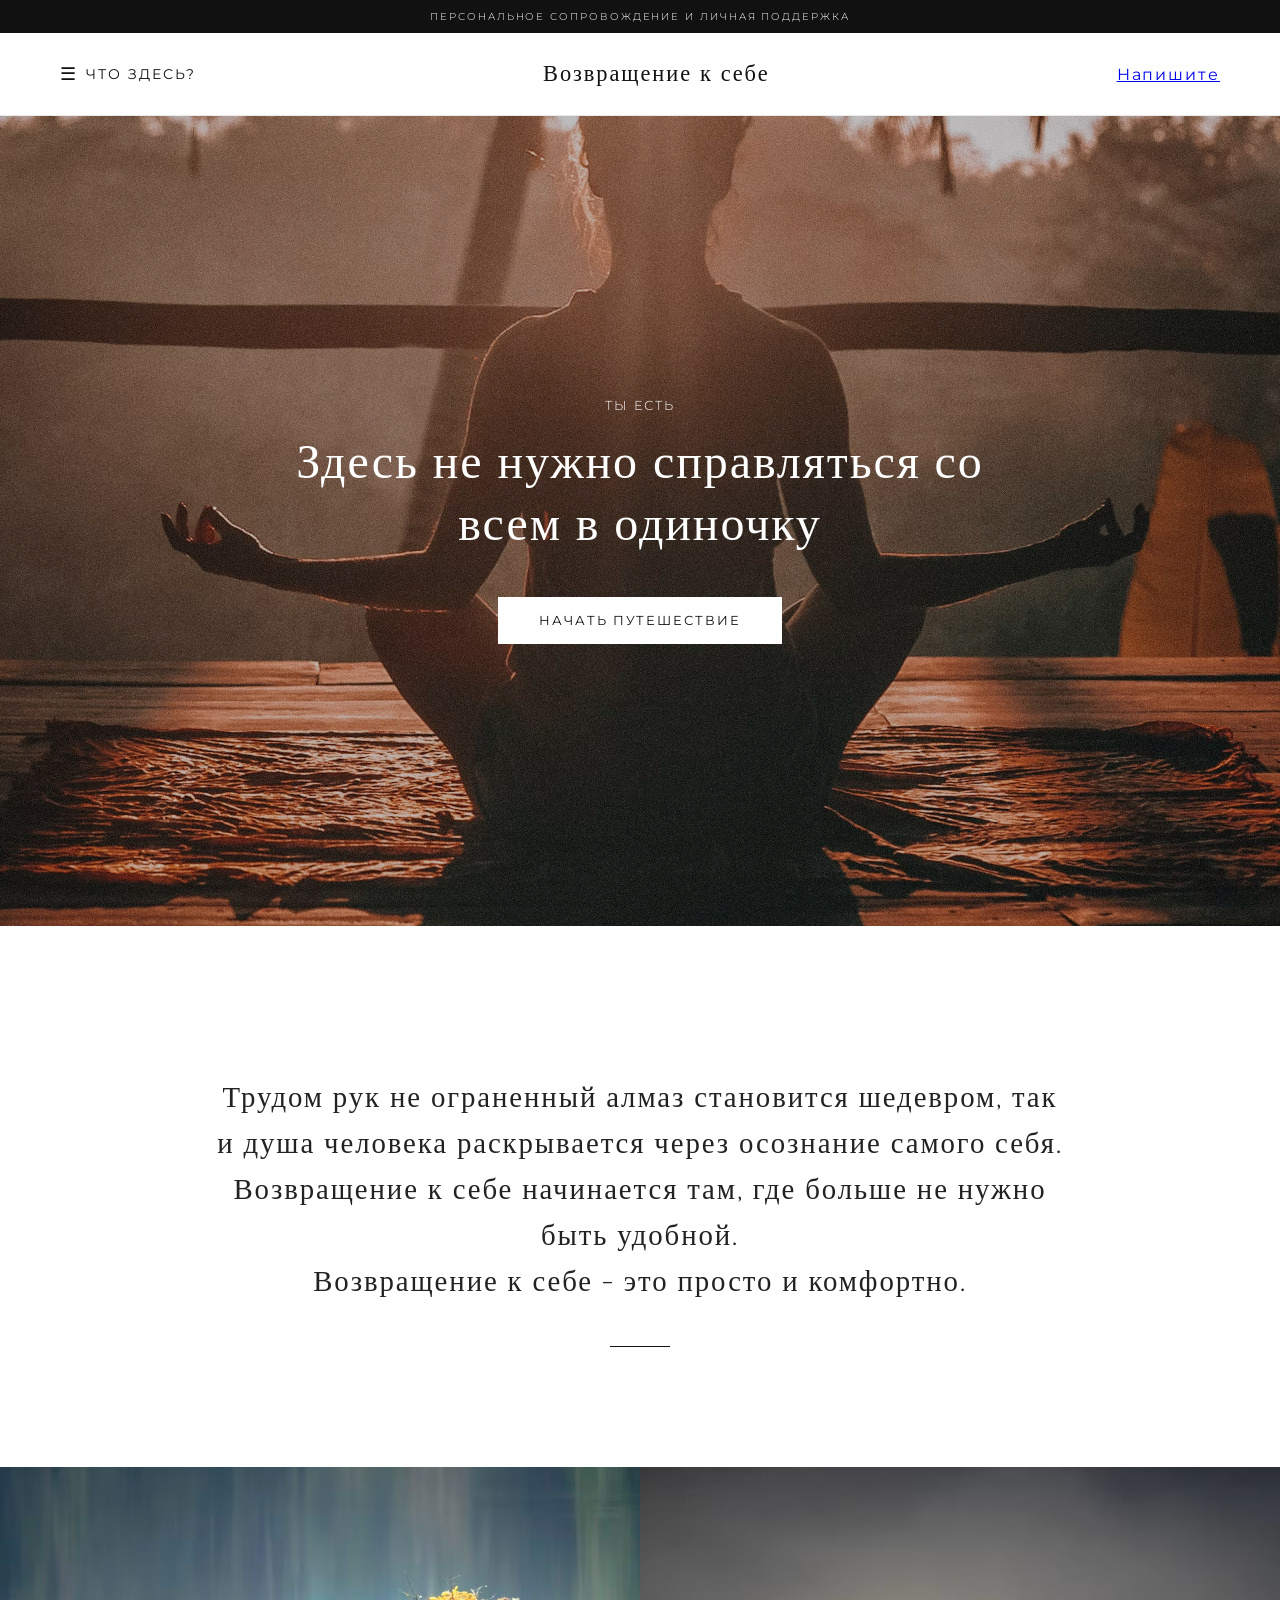
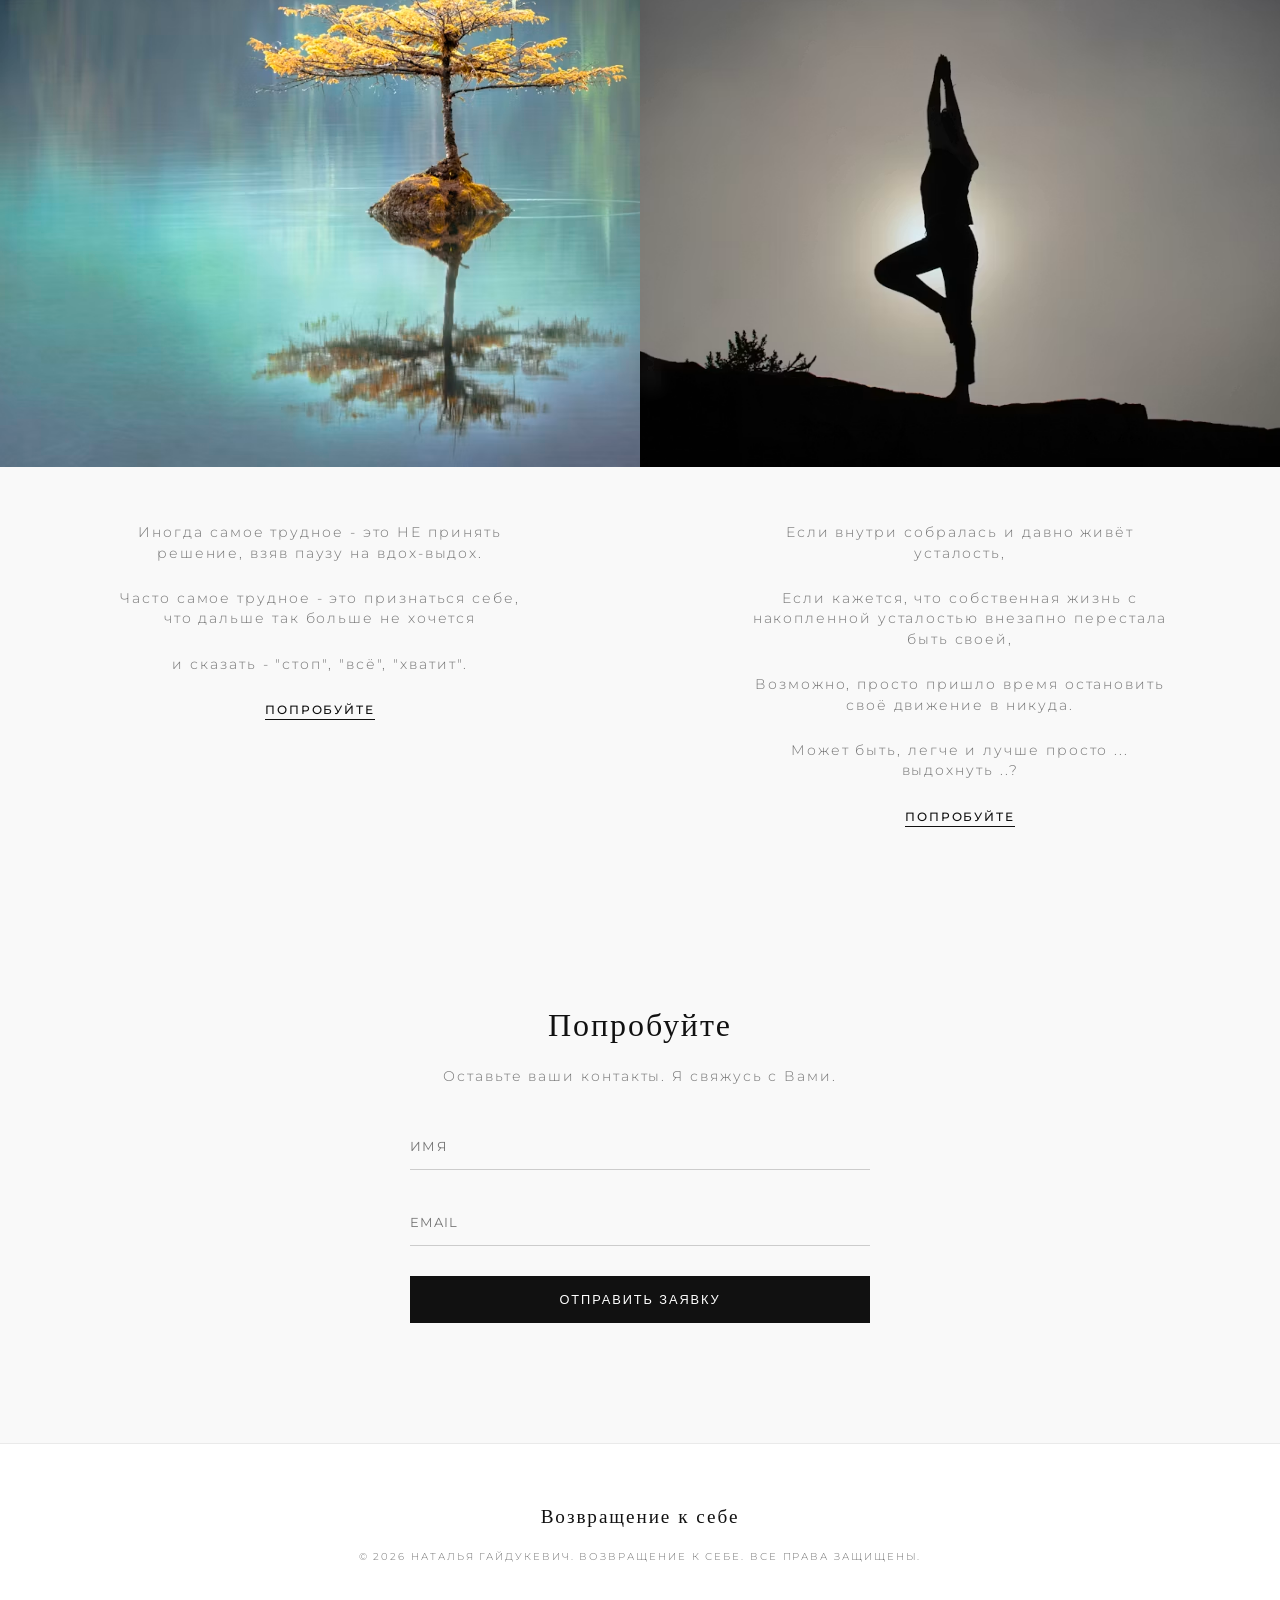
==== commit 97121585: "Update index.html" ====
--- a/index.html
+++ b/index.html
@@ -96,7 +96,7 @@
         <div class="nav-container">
             <!-- Левая часть: одна кнопка "Меню" с выпадающим списком внутри -->
             <div class="menu-wrapper">
-                <button class="menu-toggle-btn" id="menuBtn">Меню</button>
+                <button class="menu-toggle-btn" id="menuBtn">Что здесь?</button>
                 <div class="dropdown-menu" id="dropdownMenu">
                     <a href="about.html">Обо мне</a>
                     <a href="practices.html">Практики</a>
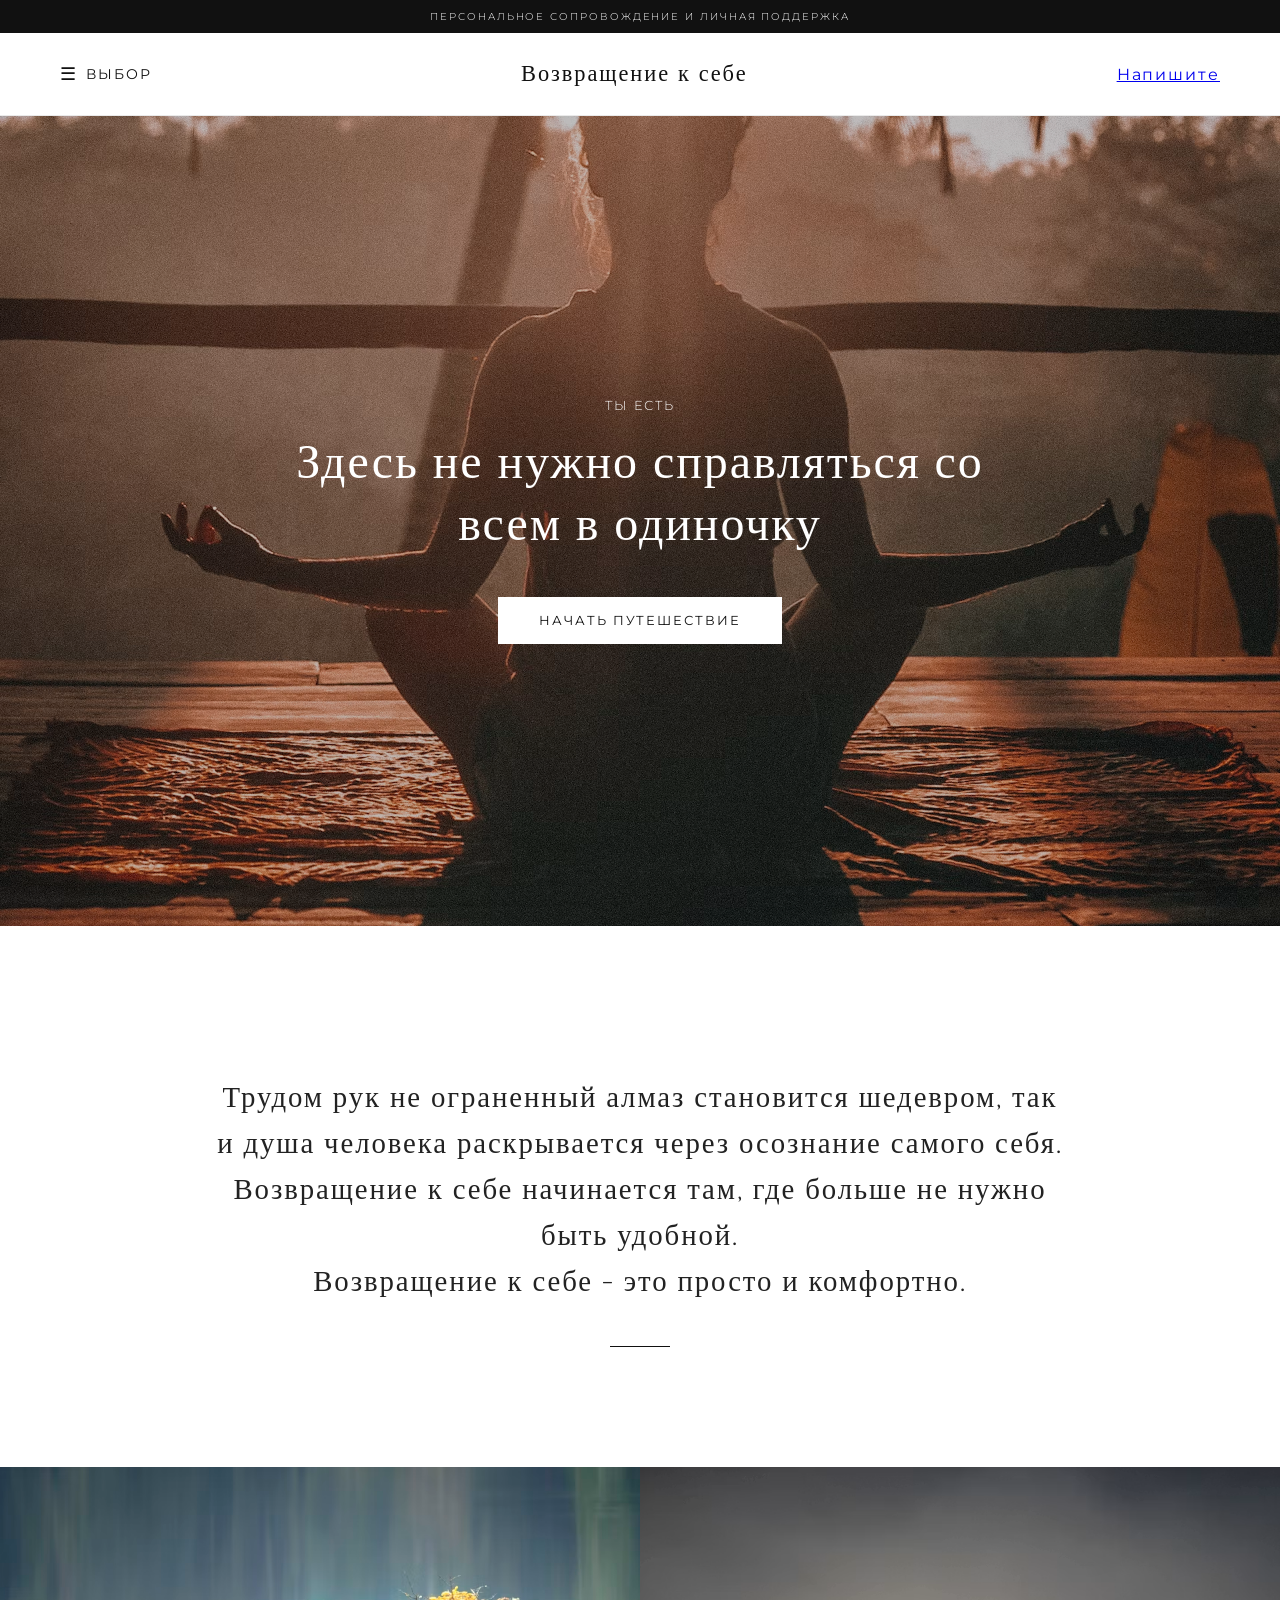
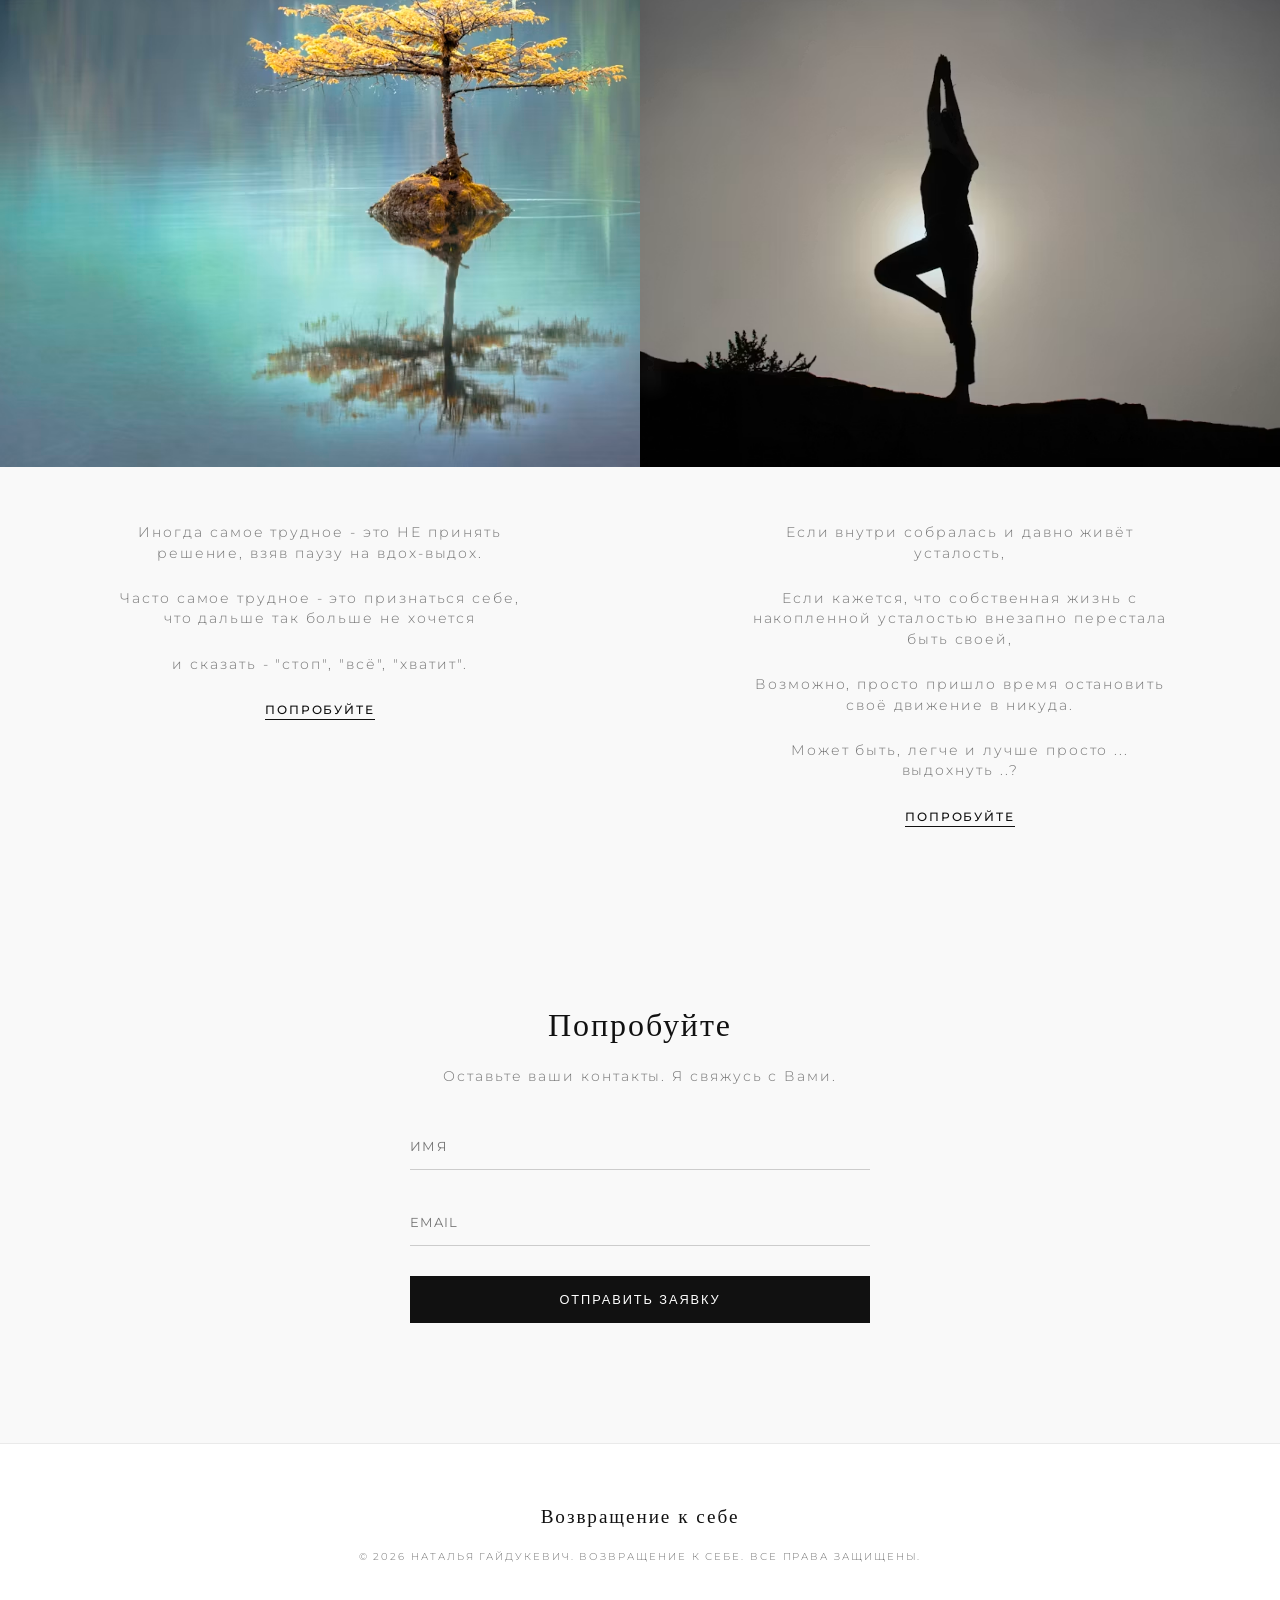
==== commit 45934773: "Update index.html" ====
--- a/index.html
+++ b/index.html
@@ -96,7 +96,7 @@
         <div class="nav-container">
             <!-- Левая часть: одна кнопка "Меню" с выпадающим списком внутри -->
             <div class="menu-wrapper">
-                <button class="menu-toggle-btn" id="menuBtn">Что здесь?</button>
+                <button class="menu-toggle-btn" id="menuBtn">Выбор</button>
                 <div class="dropdown-menu" id="dropdownMenu">
                     <a href="about.html">Обо мне</a>
                     <a href="practices.html">Практики</a>
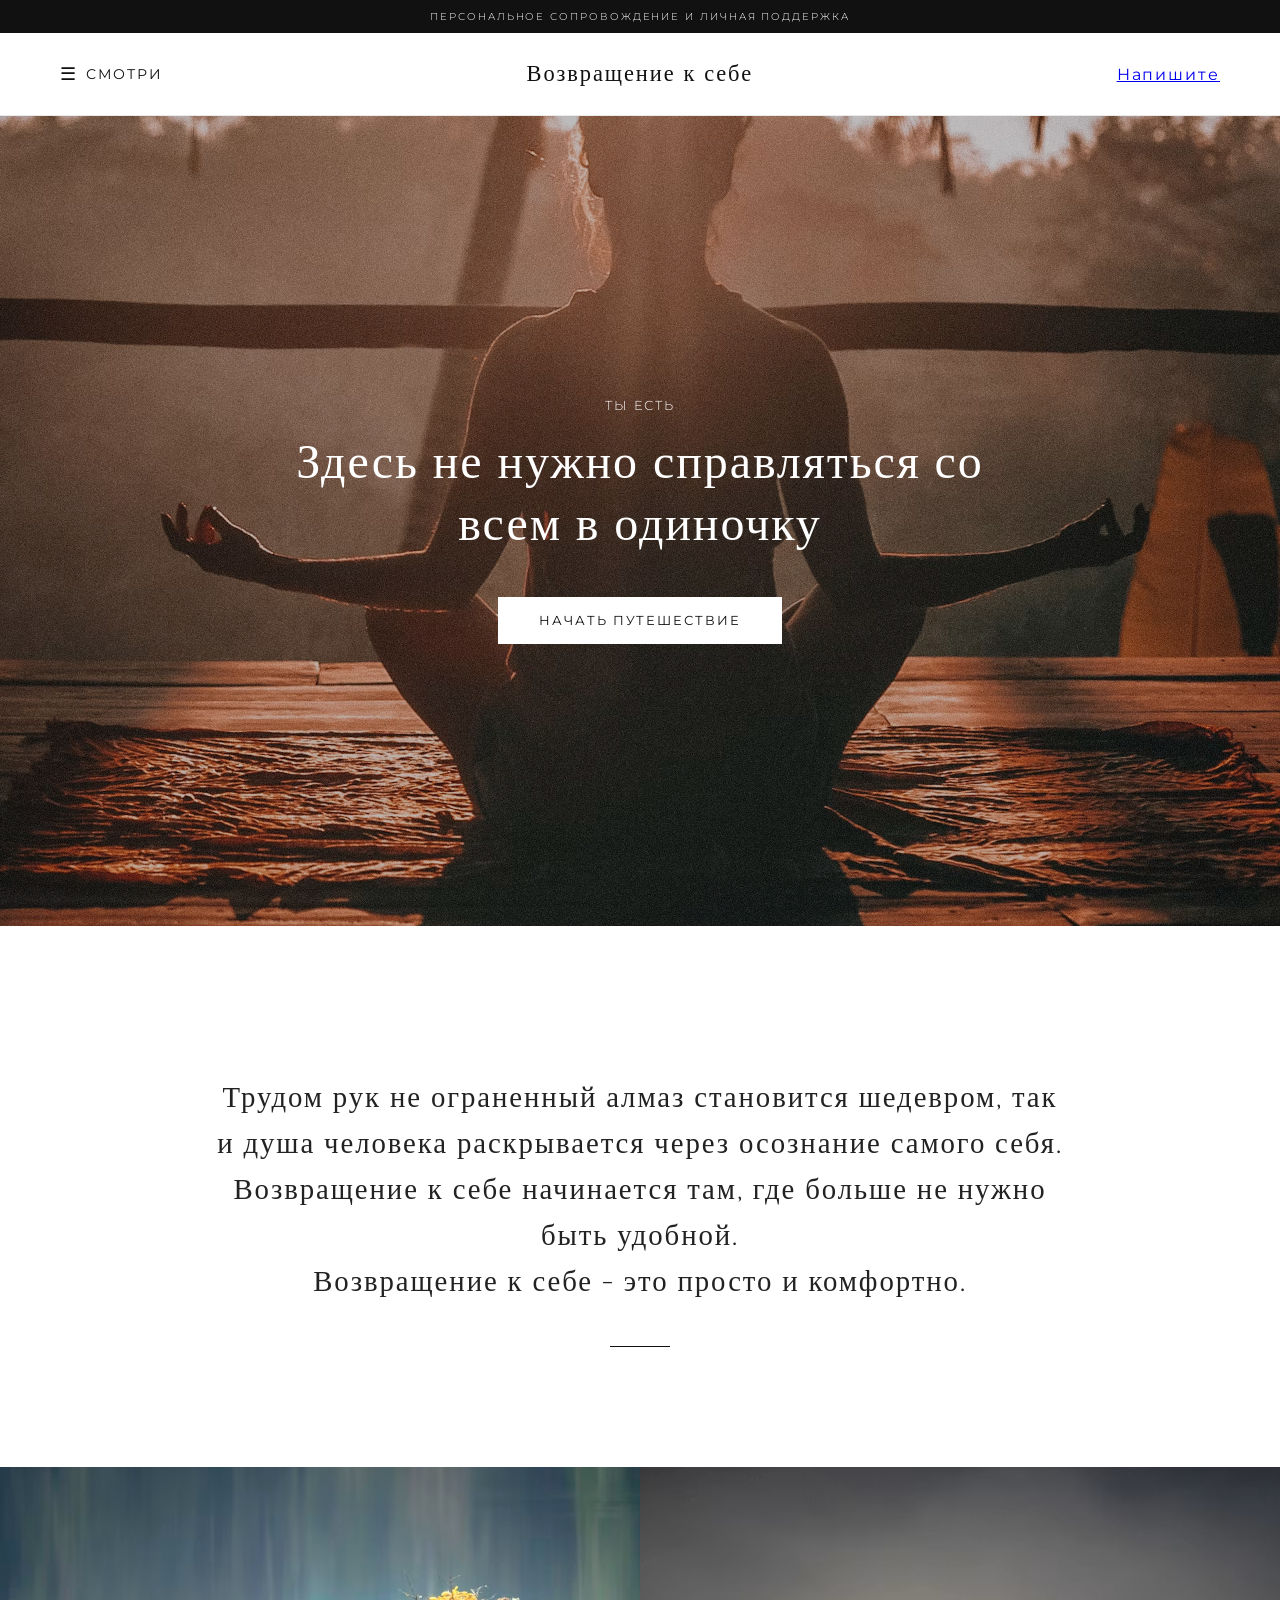
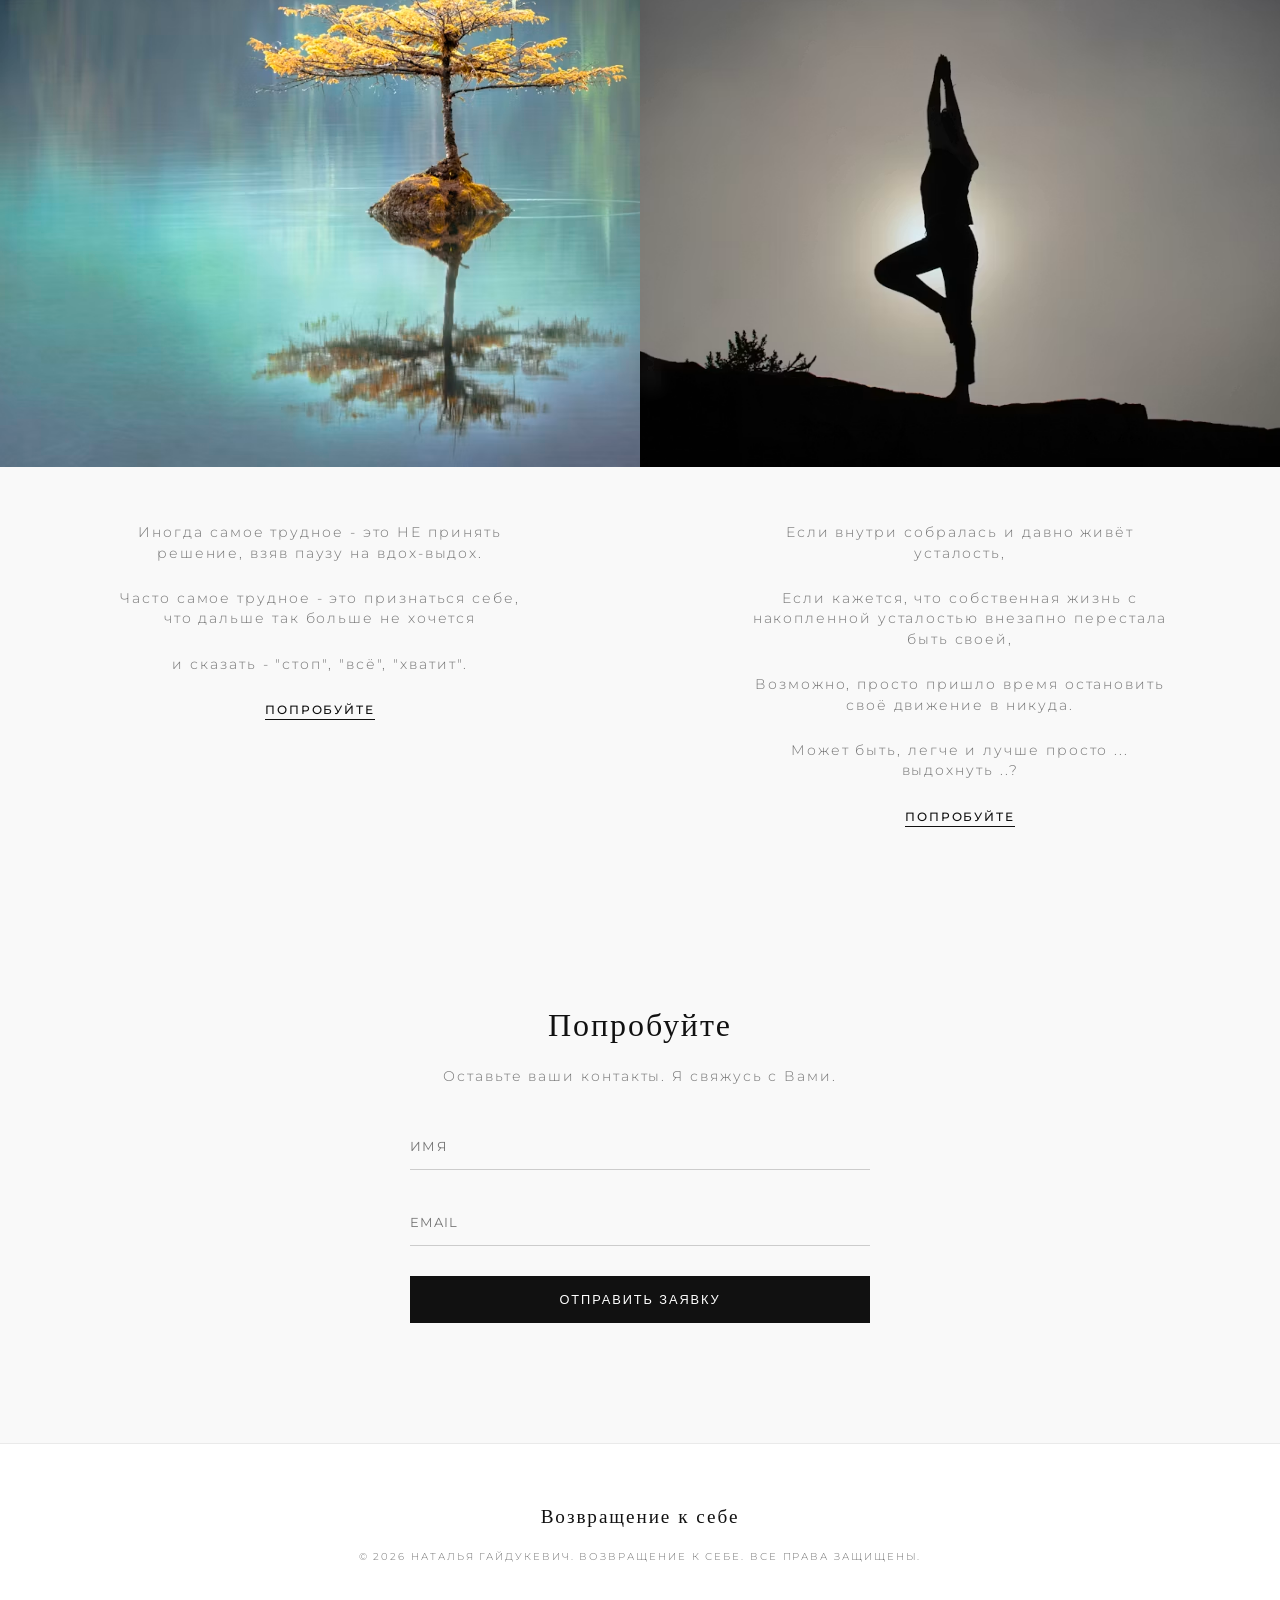
==== commit 248d781c: "Update index.html" ====
--- a/index.html
+++ b/index.html
@@ -96,11 +96,11 @@
         <div class="nav-container">
             <!-- Левая часть: одна кнопка "Меню" с выпадающим списком внутри -->
             <div class="menu-wrapper">
-                <button class="menu-toggle-btn" id="menuBtn">Выбор</button>
+                <button class="menu-toggle-btn" id="menuBtn">Смотри</button>
                 <div class="dropdown-menu" id="dropdownMenu">
                     <a href="about.html">Обо мне</a>
                     <a href="practices.html">Практики</a>
-                    <a href="how.html">КАК ЭТО?</a>
+                    <a href="how.html">Как это?</a>
                     <a href="philosofy.html">Философия</a>
                 </div>
             </div>
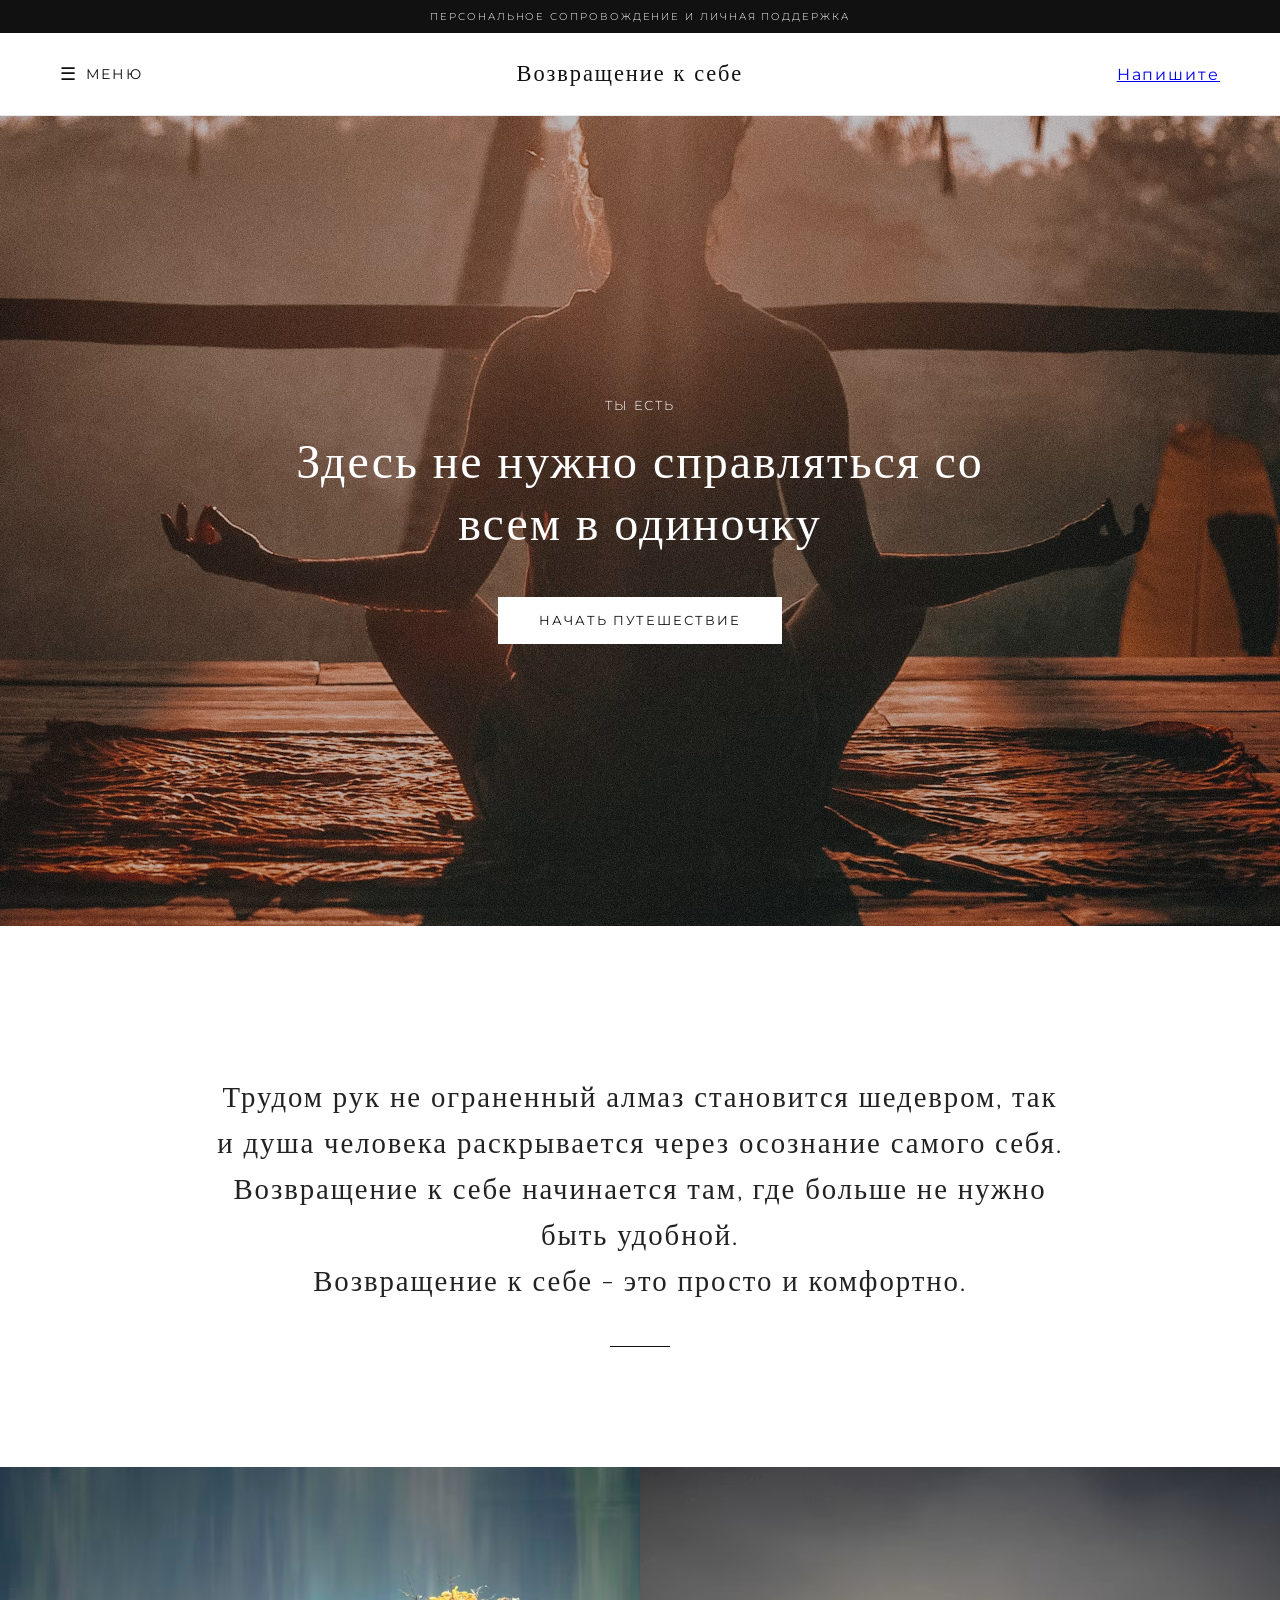
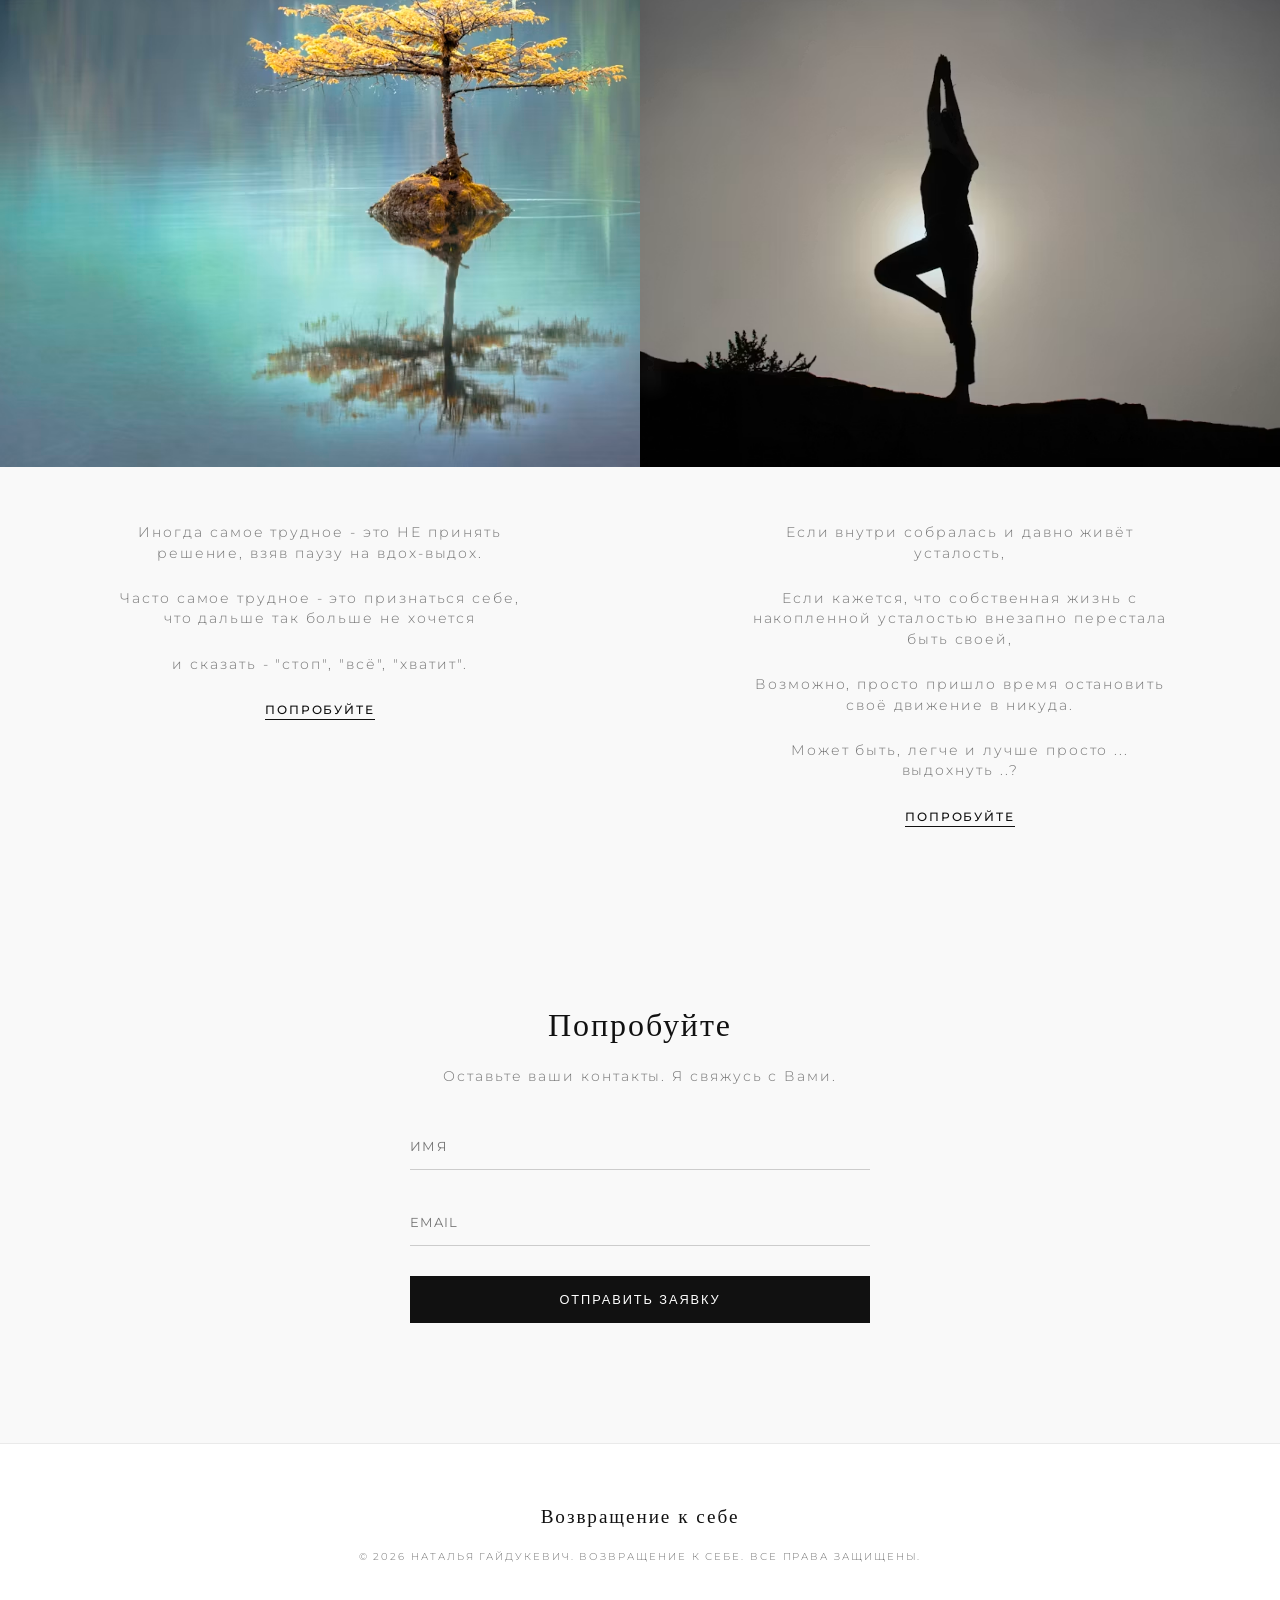
==== commit f16edabd: "Update index.html" ====
--- a/index.html
+++ b/index.html
@@ -96,7 +96,7 @@
         <div class="nav-container">
             <!-- Левая часть: одна кнопка "Меню" с выпадающим списком внутри -->
             <div class="menu-wrapper">
-                <button class="menu-toggle-btn" id="menuBtn">Смотри</button>
+                <button class="menu-toggle-btn" id="menuBtn">Меню</button>
                 <div class="dropdown-menu" id="dropdownMenu">
                     <a href="about.html">Обо мне</a>
                     <a href="practices.html">Практики</a>
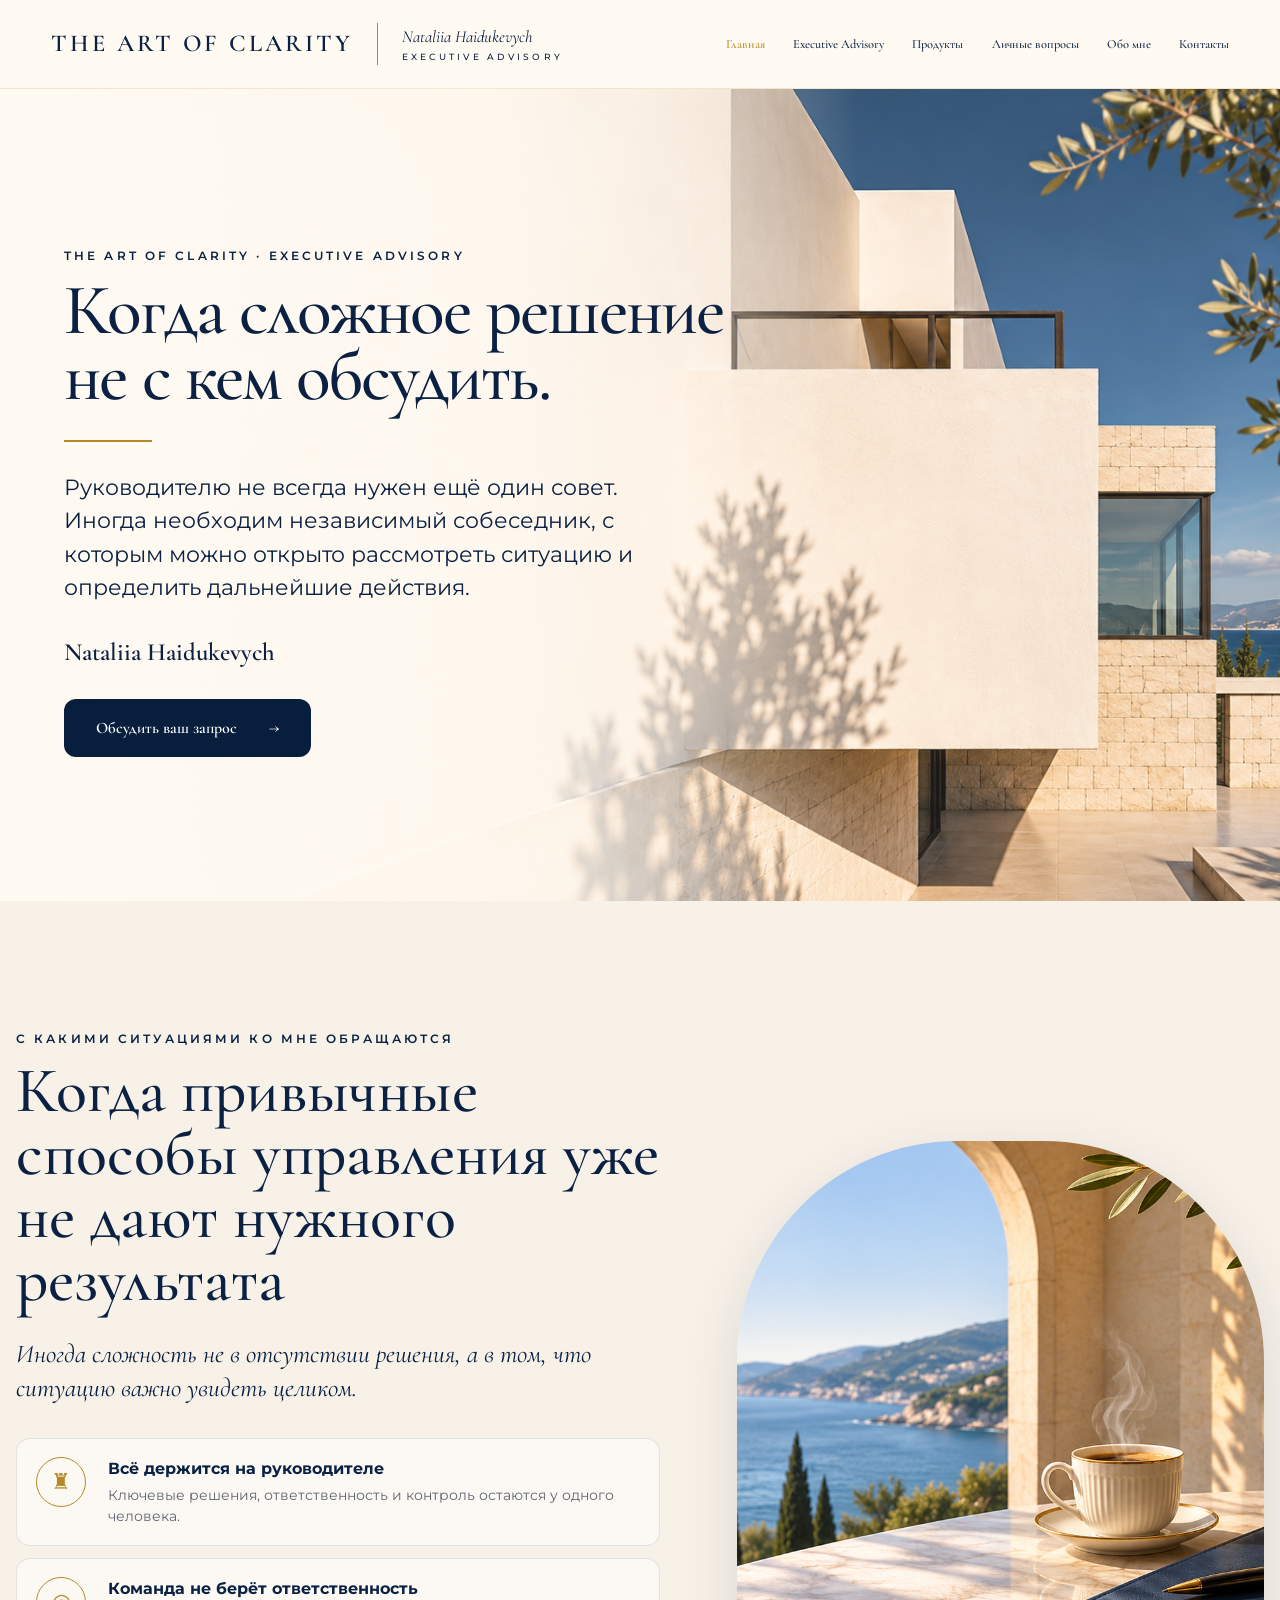
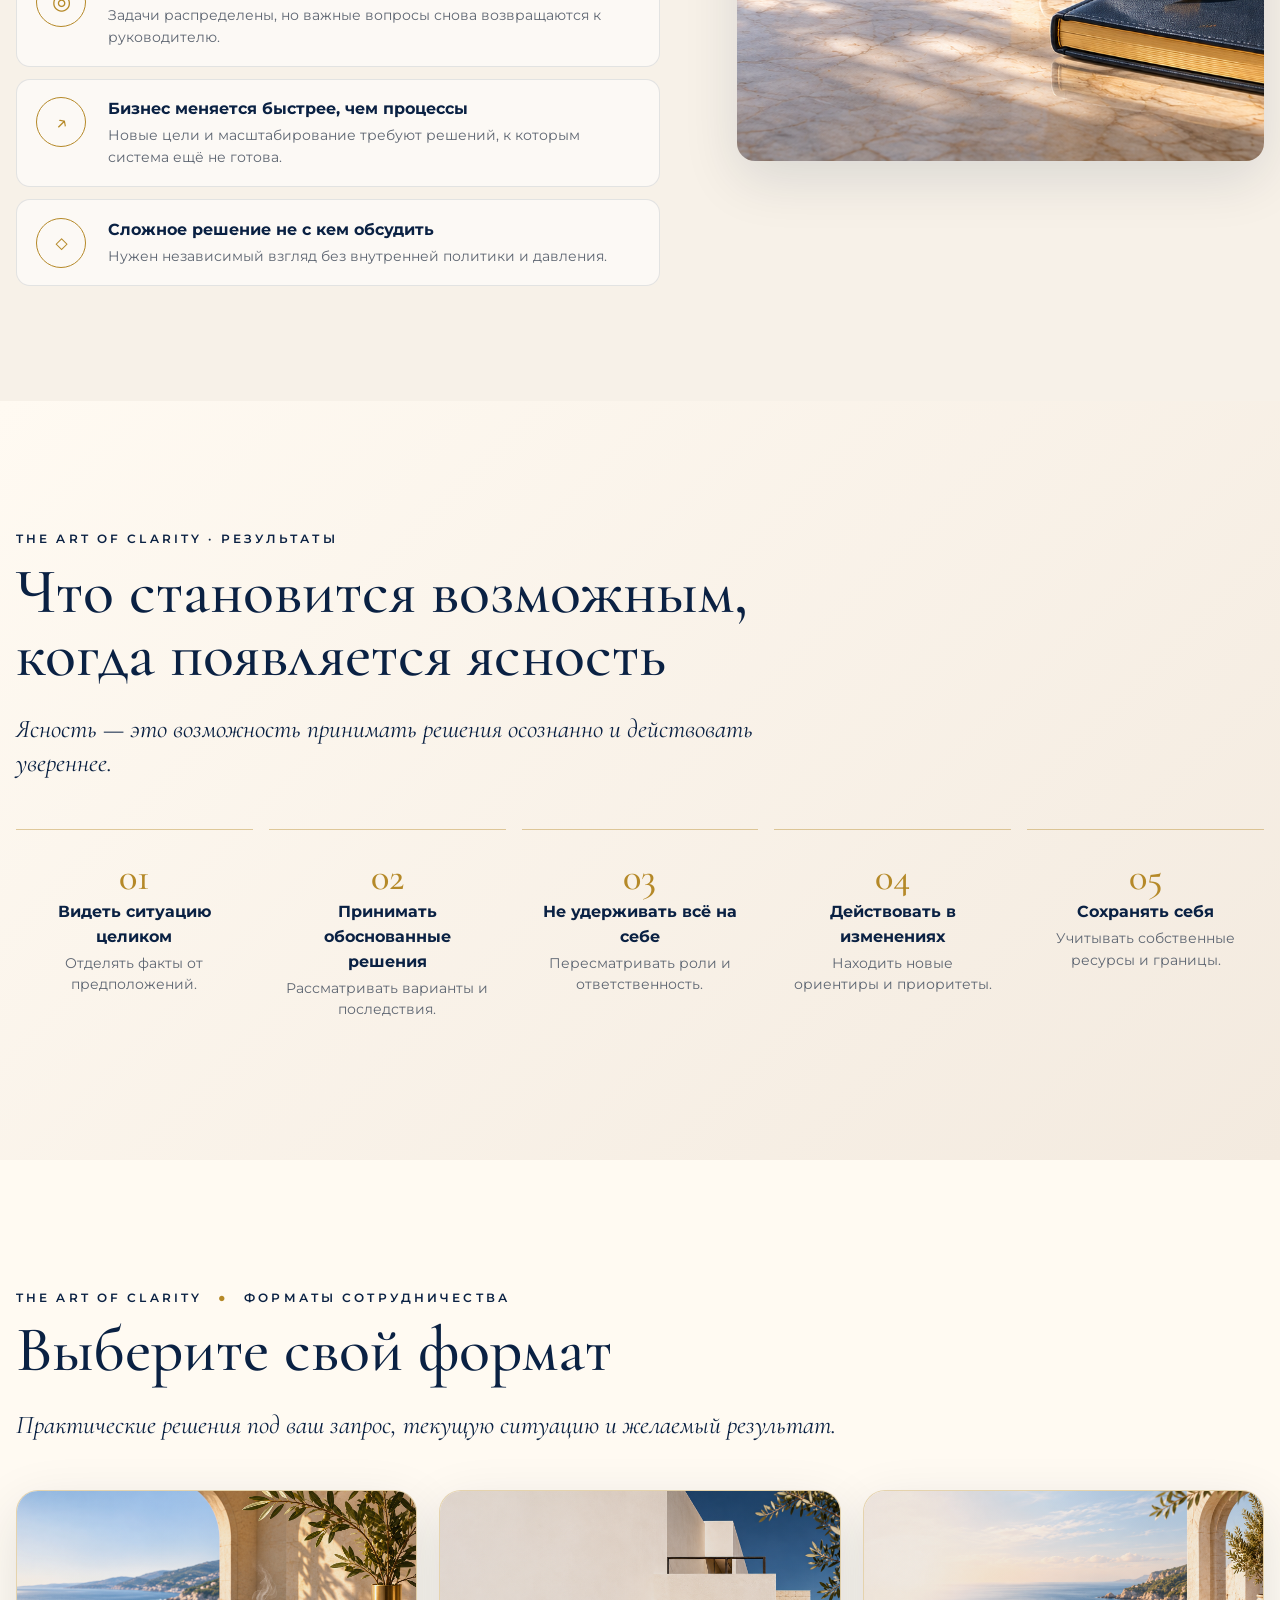
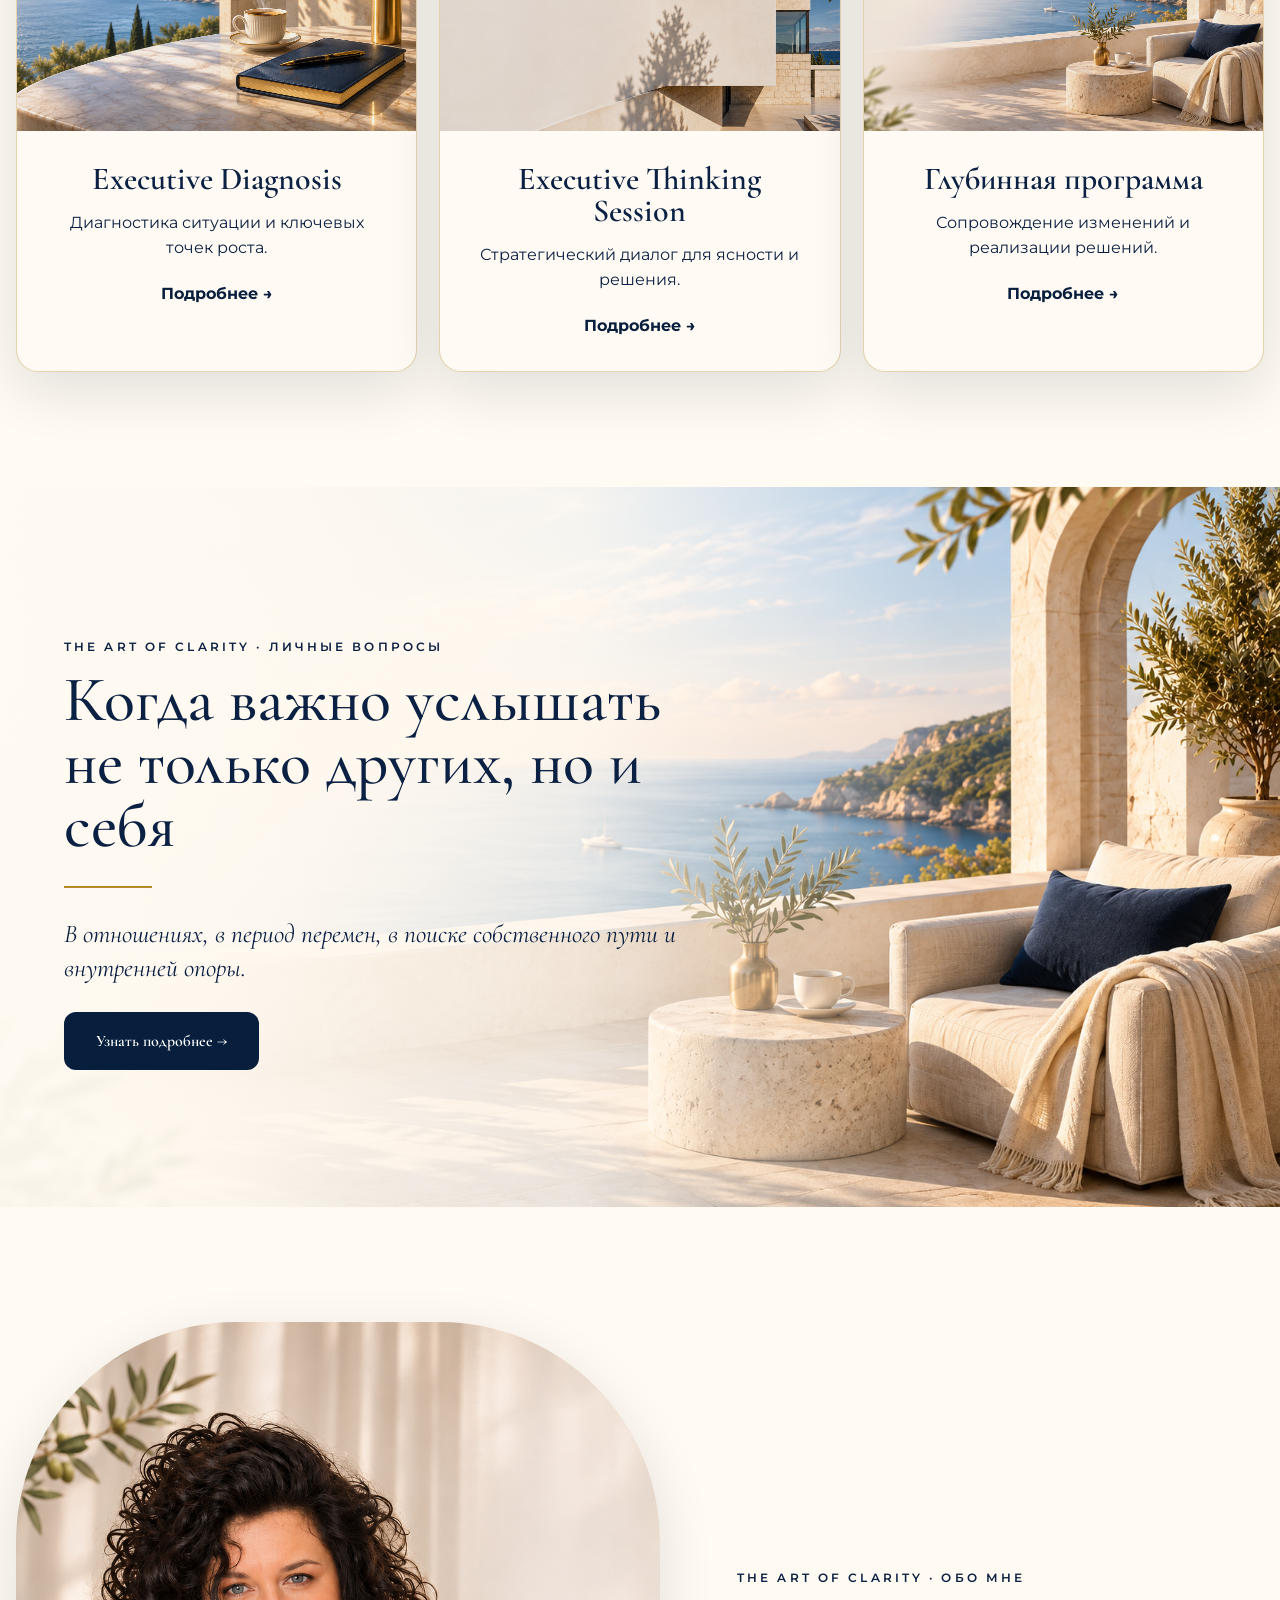
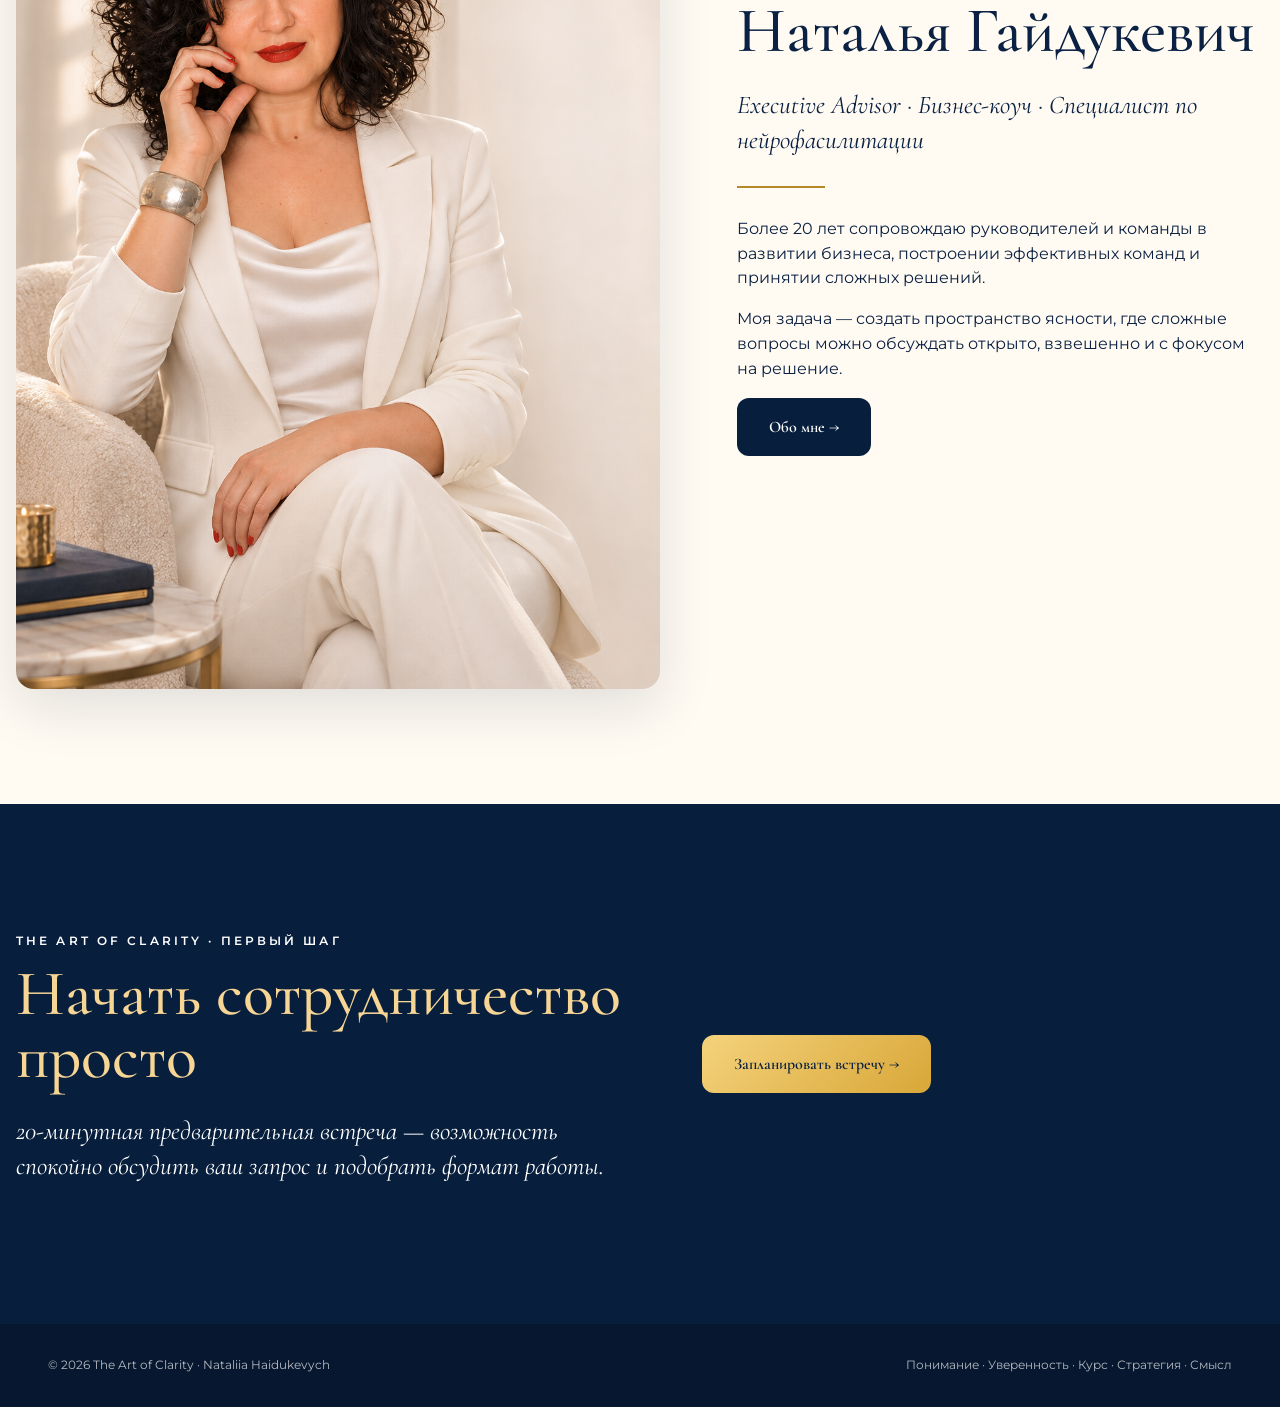
==== commit 8545a6cc: "Replace legacy site with The Art of Clarity" ====
--- a/index.html
+++ b/index.html
@@ -1,205 +1,10 @@
-<!DOCTYPE html>
-<html lang="ru">
-<head>
-    <meta name="description" content="Возвращение к себе. Gaidukevych Nataliia. Natalya's simple recipe for return to oneself that you'll keep coming back for. Наталья Гайдукевич" />
-    <meta charset="UTF-8">
-    <meta name="viewport" content="width=device-width, initial-scale=0.7">
-    <title>Возвращение к себе — Путь твоей души</title>
-    <link rel="preconnect" href="https://fonts.googleapis.com">
-    <link rel="preconnect" href="https://fonts.gstatic.com" crossorigin>
-    <link href="https://fonts.googleapis.com/css2?family=Cinzel:wght@400;500&family=Montserrat:wght@200;300;400;500&display=swap" rel="stylesheet">
-    <link rel="stylesheet" href="style.css">
-    
-    <style>
-        /* Стили для кнопки меню и выпадающего списка */
-        .nav-container {
-            display: flex;
-            justify-content: space-between;
-            align-items: center;
-            width: 100%;
-            max-width: 1200px;
-            margin: 0 auto;
-            padding: 0 20px;
-            position: relative;
-        }
-
-        .menu-wrapper {
-            position: relative;
-        }
-
-        /* Кнопка "Меню" */
-        .menu-toggle-btn {
-            background: none;
-            border: none;
-            color: inherit;
-            font-family: 'Montserrat', sans-serif;
-            font-size: 14px;
-            letter-spacing: 2px;
-            text-transform: uppercase;
-            cursor: pointer;
-            padding: 10px 0;
-            display: flex;
-            align-items: center;
-            gap: 8px;
-        }
-
-        /* Иконка трех полосок (гамбургер) */
-        .menu-toggle-btn::before {
-            content: "☰";
-            font-size: 18px;
-        }
-
-        /* Выпадающее облако с ссылками */
-        .dropdown-menu {
-            display: none;
-            position: absolute;
-            top: 100%;
-            left: 0;
-            background-color: #ffffff; /* Поменяйте на цвет вашего сайта, если нужно */
-            box-shadow: 0px 8px 16px rgba(0,0,0,0.1);
-            z-index: 1000;
-            min-width: 200px;
-            padding: 10px 0;
-            border-radius: 4px;
-        }
-
-        /* Класс для открытия меню */
-        .dropdown-menu.active {
-            display: flex;
-            flex-direction: column;
-        }
-
-        .dropdown-menu a {
-            padding: 12px 20px;
-            text-decoration: none;
-            color: #333333;
-            font-family: 'Montserrat', sans-serif;
-            font-size: 14px;
-            letter-spacing: 1px;
-            transition: background 0.3s;
-        }
-
-        .dropdown-menu a:hover {
-            background-color: #f5f5f5;
-        }
-
-        .nav-right {
-            display: flex;
-            align-items: center;
-        }
-    </style>
-</head>
-<body>
-    <div class="top-banner"><p>ПЕРСОНАЛЬНОЕ СОПРОВОЖДЕНИЕ И ЛИЧНАЯ ПОДДЕРЖКА</p></div>
-    
-    <nav class="navbar">
-        <div class="nav-container">
-            <!-- Левая часть: одна кнопка "Меню" с выпадающим списком внутри -->
-            <div class="menu-wrapper">
-                <button class="menu-toggle-btn" id="menuBtn">Меню</button>
-                <div class="dropdown-menu" id="dropdownMenu">
-                    <a href="about.html">Обо мне</a>
-                    <a href="practices.html">Практики</a>
-                    <a href="how.html">Как это?</a>
-                    <a href="philosofy.html">Философия</a>
-                </div>
-            </div>
-            
-            <!-- Логотип по центру -->
-            <a href="#" class="logo">Возвращение к себе</a>
-            
-            <!-- Правая часть: кнопка связи -->
-            <div class="nav-right">
-                <a href="https://wa.me/905313521971" target="_blank" class="nav-cta">Напишите</a>
-            </div>
-        </div>
-    </nav>
-
-    <header class="hero">
-        <div class="hero-overlay"></div>
-        <div class="hero-content">
-            <p class="subtitle">ТЫ ЕСТЬ</p>
-            <h1>Здесь не нужно справляться со всем в одиночку </h1>
-            <a href="https://wa.me/905313521971" class="btn-luxury">Начать путешествие</a>
-        </div>
-    </header>
-
-    <section class="philosophy-section" id="philosophy">
-        <div class="container-luxury">
-            <p class="section-tag">   </p>
-            <h2>Трудом рук не ограненный алмаз становится шедевром, 
-так и душа человека раскрывается 
-через осознание самого себя. </h2>
-            <h2>Возвращение к себе начинается там, 
-где больше не нужно быть удобной. </h2>
-            <h2>Возвращение к себе - это просто и комфортно. </h2>
-            <div class="line-separator"></div>
-        </div>
-    </section>
-
-    <section class="grid-section" id="practices">
-        <div class="luxury-grid">
-            <div class="grid-item">
-                <div class="item-image img-one"></div>
-                <div class="item-info">
-                    <h3> </h3>
-                    <p>Иногда самое трудное - это НЕ принять решение, взяв паузу на вдох-выдох.</p> 
-                    <p>Часто самое трудное - это признаться себе, что дальше так больше не хочется</p> 
-                    <p>и сказать - "стоп", "всё", "хватит".</p>
-                    <a href="https://wa.me/905313521971" target="_blank" class="link-explore">ПОПРОБУЙТЕ</a>
-                </div>
-            </div>
-            <div class="grid-item">
-                <div class="item-image img-two"></div>
-                <div class="item-info">
-                    <h3>   </h3>
-                    <p>Если внутри собралась и давно живёт усталость,</p>
-                    <p>Если кажется, что собственная жизнь с накопленной усталостью внезапно перестала быть своей,</p>
-                    <p>Возможно, просто пришло время остановить своё движение в никуда. </p>
-                    <p>Может быть, легче и лучше просто ... выдохнуть ..?</p>
-                    <a href="https://wa.me/905313521971" target="_blank" class="link-explore">ПОПРОБУЙТЕ</a>
-                </div>
-            </div>
-        </div>
-    </section>
-
-    <section class="contact-section" id="contact">
-        <div class="form-container">
-            <h2>Попробуйте</h2>
-            <p>Оставьте ваши контакты. Я свяжусь с Вами.</p>
-            <form id="luxuryForm">
-                <input type="text" placeholder="ИМЯ" required>
-                <input type="email" placeholder="EMAIL" required>
-                <button type="submit" class="btn-submit">ОТПРАВИТЬ ЗАЯВКУ</button>
-            </form>
-            <div id="formSuccess" class="success-message">Ваша заявка принята. Благодарю за доверие.</div>
-        </div>
-    </section>
-
-    <footer>
-        <div class="footer-container">
-            <div class="footer-logo">Возвращение к себе</div>
-            <p class="footer-copy">&copy; 2026 НАТАЛЬЯ ГАЙДУКЕВИЧ. ВОЗВРАЩЕНИЕ К СЕБЕ. ВСЕ ПРАВА ЗАЩИЩЕНЫ.</p>
-        </div>
-    </footer>
-
-    <!-- Скрипт для работы кнопки меню -->
-    <script>
-        const menuBtn = document.getElementById('menuBtn');
-        const dropdownMenu = document.getElementById('dropdownMenu');
-
-        // Открытие/закрытие меню при клике на кнопку
-        menuBtn.addEventListener('click', function(event) {
-            event.stopPropagation();
-            dropdownMenu.classList.toggle('active');
-        });
-
-        // Закрытие меню, если кликнули в любое другое место экрана
-        document.addEventListener('click', function() {
-            dropdownMenu.classList.remove('active');
-        });
-    </script>
-    <script src="script.js"></script>
-</body>
-</html>
-
+<!doctype html><html lang="ru"><head><meta charset="utf-8"><meta name="viewport" content="width=device-width,initial-scale=1"><meta name="description" content="The Art of Clarity — независимый стратегический диалог для руководителей и личное сопровождение Натальи Гайдукевич."><title>The Art of Clarity — Executive Advisory</title><link rel="preconnect" href="https://fonts.googleapis.com"><link rel="preconnect" href="https://fonts.gstatic.com" crossorigin><link href="https://fonts.googleapis.com/css2?family=Cormorant+Garamond:ital,wght@0,500;0,600;1,500&family=Montserrat:wght@400;500;600&display=swap" rel="stylesheet"><link rel="stylesheet" href="styles.css"></head><body><a class="skip-link" href="#main">К содержанию</a>
+<header class="site-header"><nav class="nav-shell" aria-label="Основная навигация"><a class="brand" href="index.html"><span class="brand-main">THE ART OF CLARITY</span><span class="brand-divider"></span><span class="brand-person">Nataliia Haidukevych<small>EXECUTIVE ADVISORY</small></span></a><button class="menu-button" aria-expanded="false" aria-label="Открыть меню">☰</button><div class="nav-links"><a aria-current="page" href="index.html">Главная</a><a href="executive.html">Executive Advisory</a><a href="products.html">Продукты</a><a href="personal.html">Личные вопросы</a><a href="about.html">Обо мне</a><a href="contact.html">Контакты</a></div></nav></header>
+<main id="main"><section class="hero"><div class="hero-copy"><p class="eyebrow">THE ART OF CLARITY · EXECUTIVE ADVISORY</p><h1 class="display">Когда сложное решение не с кем обсудить.</h1><span class="gold-rule"></span><p>Руководителю не всегда нужен ещё один совет. Иногда необходим независимый собеседник, с которым можно открыто рассмотреть ситуацию и определить дальнейшие действия.</p><div class="signature">Nataliia Haidukevych</div><a class="button" href="contact.html">Обсудить ваш запрос <span>→</span></a></div></section>
+<section class="section situations"><div class="container split"><div><p class="eyebrow">С КАКИМИ СИТУАЦИЯМИ КО МНЕ ОБРАЩАЮТСЯ</p><h2 class="section-title">Когда привычные способы управления уже не дают нужного результата</h2><p class="lead">Иногда сложность не в отсутствии решения, а в том, что ситуацию важно увидеть целиком.</p><div class="issue-list"><article class="issue"><span class="icon">♜</span><div><h3>Всё держится на руководителе</h3><p>Ключевые решения, ответственность и контроль остаются у одного человека.</p></div></article><article class="issue"><span class="icon">◎</span><div><h3>Команда не берёт ответственность</h3><p>Задачи распределены, но важные вопросы снова возвращаются к руководителю.</p></div></article><article class="issue"><span class="icon">↗</span><div><h3>Бизнес меняется быстрее, чем процессы</h3><p>Новые цели и масштабирование требуют решений, к которым система ещё не готова.</p></div></article><article class="issue"><span class="icon">◇</span><div><h3>Сложное решение не с кем обсудить</h3><p>Нужен независимый взгляд без внутренней политики и давления.</p></div></article></div></div><img class="feature-image" src="assets/notebook-terrace.png" alt="Блокнот и чашка кофе на террасе с видом на море"></div></section>
+<section class="section results"><div class="container"><div class="section-intro"><p class="eyebrow">THE ART OF CLARITY · РЕЗУЛЬТАТЫ</p><h2 class="section-title">Что становится возможным, когда появляется ясность</h2><p class="lead">Ясность — это возможность принимать решения осознанно и действовать увереннее.</p></div><div class="result-grid"><article class="result"><strong>01</strong><h3>Видеть ситуацию целиком</h3><p>Отделять факты от предположений.</p></article><article class="result"><strong>02</strong><h3>Принимать обоснованные решения</h3><p>Рассматривать варианты и последствия.</p></article><article class="result"><strong>03</strong><h3>Не удерживать всё на себе</h3><p>Пересматривать роли и ответственность.</p></article><article class="result"><strong>04</strong><h3>Действовать в изменениях</h3><p>Находить новые ориентиры и приоритеты.</p></article><article class="result"><strong>05</strong><h3>Сохранять себя</h3><p>Учитывать собственные ресурсы и границы.</p></article></div></div></section>
+<section class="section"><div class="container"><p class="eyebrow">THE ART OF CLARITY <span class="dot">●</span> ФОРМАТЫ СОТРУДНИЧЕСТВА</p><h2 class="section-title">Выберите свой формат</h2><p class="lead">Практические решения под ваш запрос, текущую ситуацию и желаемый результат.</p><div class="formats-grid"><article class="format-card"><div class="format-visual one"></div><div class="format-body"><h3>Executive Diagnosis</h3><p>Диагностика ситуации и ключевых точек роста.</p><a href="products.html#diagnosis">Подробнее →</a></div></article><article class="format-card"><div class="format-visual two"></div><div class="format-body"><h3>Executive Thinking Session</h3><p>Стратегический диалог для ясности и решения.</p><a href="products.html#session">Подробнее →</a></div></article><article class="format-card"><div class="format-visual three"></div><div class="format-body"><h3>Глубинная программа</h3><p>Сопровождение изменений и реализации решений.</p><a href="products.html#program">Подробнее →</a></div></article></div></div></section>
+<section class="personal-band"><div class="personal-copy"><p class="eyebrow">THE ART OF CLARITY · ЛИЧНЫЕ ВОПРОСЫ</p><h2 class="section-title">Когда важно услышать не только других, но и себя</h2><span class="gold-rule"></span><p class="lead">В отношениях, в период перемен, в поиске собственного пути и внутренней опоры.</p><a class="button" href="personal.html">Узнать подробнее →</a></div></section>
+<section class="section"><div class="container split"><img class="feature-image" src="assets/nataliia-portrait.png" alt="Наталья Гайдукевич"><div><p class="eyebrow">THE ART OF CLARITY · ОБО МНЕ</p><h2 class="section-title">Наталья Гайдукевич</h2><p class="lead">Executive Advisor · Бизнес-коуч · Специалист по нейрофасилитации</p><span class="gold-rule"></span><p>Более 20 лет сопровождаю руководителей и команды в развитии бизнеса, построении эффективных команд и принятии сложных решений.</p><p>Моя задача — создать пространство ясности, где сложные вопросы можно обсуждать открыто, взвешенно и с фокусом на решение.</p><a class="button" href="about.html">Обо мне →</a></div></div></section>
+<section class="section cta"><div class="container cta-grid"><div><p class="eyebrow">THE ART OF CLARITY · ПЕРВЫЙ ШАГ</p><h2 class="section-title">Начать сотрудничество просто</h2><p class="lead">20-минутная предварительная встреча — возможность спокойно обсудить ваш запрос и подобрать формат работы.</p></div><div><a class="button gold" href="contact.html">Запланировать встречу →</a></div></div></section></main>
+<footer class="site-footer"><div class="container footer-inner"><span>© 2026 The Art of Clarity · Nataliia Haidukevych</span><span>Понимание · Уверенность · Курс · Стратегия · Смысл</span></div></footer><script src="app.js"></script></body></html>
--- a/styles.css
+++ b/styles.css
@@ -0,0 +1,6 @@
+:root{--navy:#071e3d;--navy2:#0c2b52;--gold:#b58928;--cream:#f7f1e8;--paper:#fffaf2;--ink:#0a2143;--muted:#5e6672;--line:rgba(181,137,40,.42);--serif:"Cormorant Garamond",Georgia,serif;--sans:"Montserrat",Arial,sans-serif;--shadow:0 18px 55px rgba(7,30,61,.12)}
+html,body{overflow-x:hidden}
+*{box-sizing:border-box}html{scroll-behavior:smooth}body{margin:0;background:var(--paper);color:var(--ink);font-family:var(--sans);font-size:16px;line-height:1.55}body.menu-open{overflow:hidden}img{display:block;max-width:100%}a{color:inherit}.skip-link{position:fixed;left:1rem;top:-5rem;z-index:100;padding:.75rem 1rem;background:var(--navy);color:#fff}.skip-link:focus{top:1rem}.site-header{position:sticky;top:0;z-index:50;background:rgba(255,250,242,.95);backdrop-filter:blur(16px);border-bottom:1px solid rgba(181,137,40,.18)}.nav-shell{min-height:88px;max-width:1440px;margin:auto;padding:0 clamp(1.1rem,4vw,4.5rem);display:flex;align-items:center;gap:2.5rem}.brand{display:flex;align-items:center;gap:1.5rem;text-decoration:none;white-space:nowrap}.brand-main{font:600 clamp(1.05rem,1.9vw,1.55rem)/1 var(--serif);letter-spacing:.12em}.brand-divider{height:42px;width:1px;background:var(--gold)}.brand-person{font:italic 1.05rem var(--serif)}.brand-person small{display:block;margin-top:.28rem;font:500 .58rem var(--sans);letter-spacing:.35em}.nav-links{margin-left:auto;display:flex;align-items:center;gap:clamp(1rem,2.2vw,2.3rem)}.nav-links a{font:500 .78rem var(--serif);text-decoration:none}.nav-links a:hover,.nav-links a[aria-current=page]{color:var(--gold)}.menu-button{display:none;margin-left:auto;border:0;background:none;color:var(--navy);font-size:1.7rem;cursor:pointer}.container{width:min(1380px,calc(100% - 2rem));margin-inline:auto}.eyebrow{font-size:.78rem;font-weight:600;letter-spacing:.25em;text-transform:uppercase}.eyebrow .dot{color:var(--gold);padding:0 .6rem}.display{font:500 clamp(3rem,6.3vw,6.2rem)/.93 var(--serif);letter-spacing:-.025em;margin:.7rem 0 1.5rem}.lead{font:italic clamp(1.25rem,2vw,1.85rem)/1.35 var(--serif)}.gold-rule{display:block;width:88px;height:2px;background:var(--gold);margin:1.8rem 0}.button{display:inline-flex;align-items:center;justify-content:center;gap:2rem;min-height:58px;padding:0 2rem;border-radius:12px;background:var(--navy);color:#fff;text-decoration:none;font:600 1rem var(--serif);transition:.25s}.button:hover{transform:translateY(-2px);background:var(--navy2);box-shadow:var(--shadow)}.button.gold{background:linear-gradient(135deg,#f5d27c,#d8a738);color:var(--navy)}.hero{min-height:calc(100vh - 88px);position:relative;display:flex;align-items:center;background:url('assets/hero-villa.png') center/cover no-repeat}.hero::after{content:"";position:absolute;inset:0;background:linear-gradient(90deg,rgba(255,250,242,.98) 0%,rgba(255,250,242,.9) 38%,rgba(255,250,242,.1) 67%)}.hero-copy{position:relative;z-index:1;width:min(690px,90%);margin-left:max(5vw,calc((100vw - 1380px)/2));padding:6rem 0}.hero .display{font-size:clamp(3.4rem,5.6vw,6rem)}.hero p:not(.eyebrow){max-width:610px;font-size:clamp(1.05rem,1.7vw,1.35rem)}.signature{font:600 1.55rem var(--serif);margin:2rem 0}.section{padding:clamp(5rem,9vw,9rem) 0}.section-title{font:500 clamp(2.8rem,5vw,5.2rem)/.98 var(--serif);margin:.5rem 0 1.2rem}.section-intro{max-width:820px}.situations{background:var(--cream)}.split{display:grid;grid-template-columns:1.1fr .9fr;gap:clamp(2rem,6vw,7rem);align-items:center}.feature-image{border-radius:220px 220px 18px 18px;min-height:620px;object-fit:cover;box-shadow:var(--shadow)}.issue-list{display:grid;gap:.75rem;margin-top:2rem}.issue{display:grid;grid-template-columns:56px 1fr;gap:1rem;align-items:start;padding:1.1rem 1.2rem;border:1px solid rgba(7,30,61,.1);border-radius:14px;background:rgba(255,255,255,.56)}.icon{width:50px;height:50px;border:1px solid var(--gold);border-radius:50%;display:grid;place-items:center;color:var(--gold);font-size:1.35rem}.issue h3,.result h3{margin:0;font-size:1rem}.issue p,.result p{margin:.2rem 0 0;color:var(--muted);font-size:.87rem}.results{background:linear-gradient(135deg,#fffaf2,#f3eadf)}.result-grid{display:grid;grid-template-columns:repeat(5,1fr);gap:1rem;margin-top:3rem}.result{text-align:center;padding:1.5rem 1rem;border-top:1px solid var(--line)}.result strong{display:block;font:500 2.4rem var(--serif);color:var(--gold)}.formats-grid{display:grid;grid-template-columns:repeat(3,1fr);gap:1.4rem;margin-top:3rem}.format-card{overflow:hidden;border:1px solid rgba(181,137,40,.35);border-radius:22px;background:#fffaf3;box-shadow:var(--shadow)}.format-visual{height:240px;background-size:cover;background-position:center}.format-visual.one{background-image:linear-gradient(rgba(7,30,61,.05),rgba(7,30,61,.05)),url('assets/notebook-terrace.png')}.format-visual.two{background-image:linear-gradient(rgba(7,30,61,.1),rgba(7,30,61,.1)),url('assets/hero-villa.png')}.format-visual.three{background-image:linear-gradient(rgba(7,30,61,.05),rgba(7,30,61,.05)),url('assets/personal-terrace.png')}.format-body{text-align:center;padding:2rem}.format-body h3{font:600 2rem/1 var(--serif);margin:0 0 1rem}.format-body p{min-height:55px}.format-body a{font-weight:700;text-decoration:none;color:var(--navy)}.personal-band{min-height:720px;display:flex;align-items:center;background:url('assets/personal-terrace.png') center/cover no-repeat;position:relative}.personal-band::before{content:"";position:absolute;inset:0;background:linear-gradient(90deg,rgba(255,250,242,.97),rgba(255,250,242,.78) 45%,transparent 75%)}.personal-copy{position:relative;width:min(620px,90%);margin-left:max(5vw,calc((100vw - 1380px)/2))}.topics{display:grid;grid-template-columns:repeat(5,1fr);gap:1px;background:var(--line);border-block:1px solid var(--line)}.topic{background:var(--paper);padding:2.3rem 1.3rem;text-align:center}.topic h3{font:600 1.45rem var(--serif)}.about-grid{display:grid;grid-template-columns:.8fr 1.2fr;min-height:760px}.portrait{width:100%;height:100%;object-fit:cover;object-position:center 22%}.about-copy{padding:clamp(3rem,7vw,7rem);align-self:center}.about-copy h1{font:500 clamp(3.4rem,5vw,5.5rem)/1 var(--serif);margin:.4rem 0}.values{display:grid;grid-template-columns:repeat(3,1fr);gap:1rem;margin-top:3rem}.value{text-align:center;padding:1.4rem;border-left:1px solid var(--line)}.value strong{display:block;margin-top:.5rem}.cta{background:var(--navy);color:#fff}.cta-grid{display:grid;grid-template-columns:1.05fr .95fr;gap:4rem;align-items:center}.cta .section-title{color:#f6d595}.contact-list{display:grid;grid-template-columns:repeat(3,1fr);gap:1rem}.contact-list div{padding:1.4rem;border:1px solid rgba(255,255,255,.18);border-radius:14px}.site-footer{padding:2rem;background:#06172f;color:rgba(255,255,255,.7);font-size:.75rem}.footer-inner{display:flex;justify-content:space-between;gap:2rem}.page-hero{padding:clamp(5rem,10vw,10rem) 0;background:var(--cream)}.page-hero .section-intro{max-width:900px}.dark-hero{min-height:calc(100vh - 88px);display:flex;align-items:center;color:#fff;background:linear-gradient(90deg,rgba(3,19,38,.97),rgba(3,19,38,.68) 54%,rgba(3,19,38,.15)),url('assets/notebook-terrace.png') center/cover}.dark-hero .display{color:#f7d99a}.meeting-points{display:grid;grid-template-columns:1fr 1.6fr;gap:3rem;margin:2.5rem 0}.checks{list-style:none;padding:0;margin:0}.checks li{margin:.8rem 0}.checks li::before{content:"✓";color:#e0b34b;margin-right:.8rem}.note{border-left:3px solid var(--gold);padding-left:1.5rem;font:italic 1.4rem var(--serif)}
+@media(max-width:1050px){.brand-person,.brand-divider{display:none}.menu-button{display:block}.nav-links{position:fixed;inset:88px 0 0;background:var(--paper);display:flex;flex-direction:column;justify-content:center;gap:2rem;transform:translateX(100%);transition:.3s}.nav-links.open{transform:none}.nav-links a{font-size:1.35rem}.split,.about-grid,.cta-grid{grid-template-columns:1fr}.feature-image{min-height:440px;width:100%;border-radius:22px}.result-grid,.topics{grid-template-columns:repeat(2,1fr)}.formats-grid{grid-template-columns:1fr}.about-grid{min-height:auto}.portrait{max-height:720px}.contact-list{grid-template-columns:1fr}.meeting-points{grid-template-columns:1fr}}
+@media(max-width:680px){.nav-shell{min-height:72px}.nav-links{inset:72px 0 0}.brand-main{font-size:.95rem}.hero{min-height:780px;background-position:64% center}.hero::after{background:linear-gradient(180deg,rgba(255,250,242,.97),rgba(255,250,242,.85) 56%,rgba(255,250,242,.18))}.hero-copy{margin:0;padding:4rem 1.2rem;align-self:flex-start}.result-grid,.topics,.values{grid-template-columns:1fr}.personal-band{min-height:760px;background-position:66% center;align-items:flex-start}.personal-band::before{background:linear-gradient(180deg,rgba(255,250,242,.98),rgba(255,250,242,.78) 62%,transparent)}.personal-copy{margin:0;padding:4rem 1.2rem}.display{font-size:3.4rem}.section-title{font-size:3rem}.footer-inner{flex-direction:column}.dark-hero{min-height:820px;background-position:65% center}.dark-hero .hero-copy{align-self:center}}
+@media(prefers-reduced-motion:reduce){*{scroll-behavior:auto!important;transition:none!important}}
